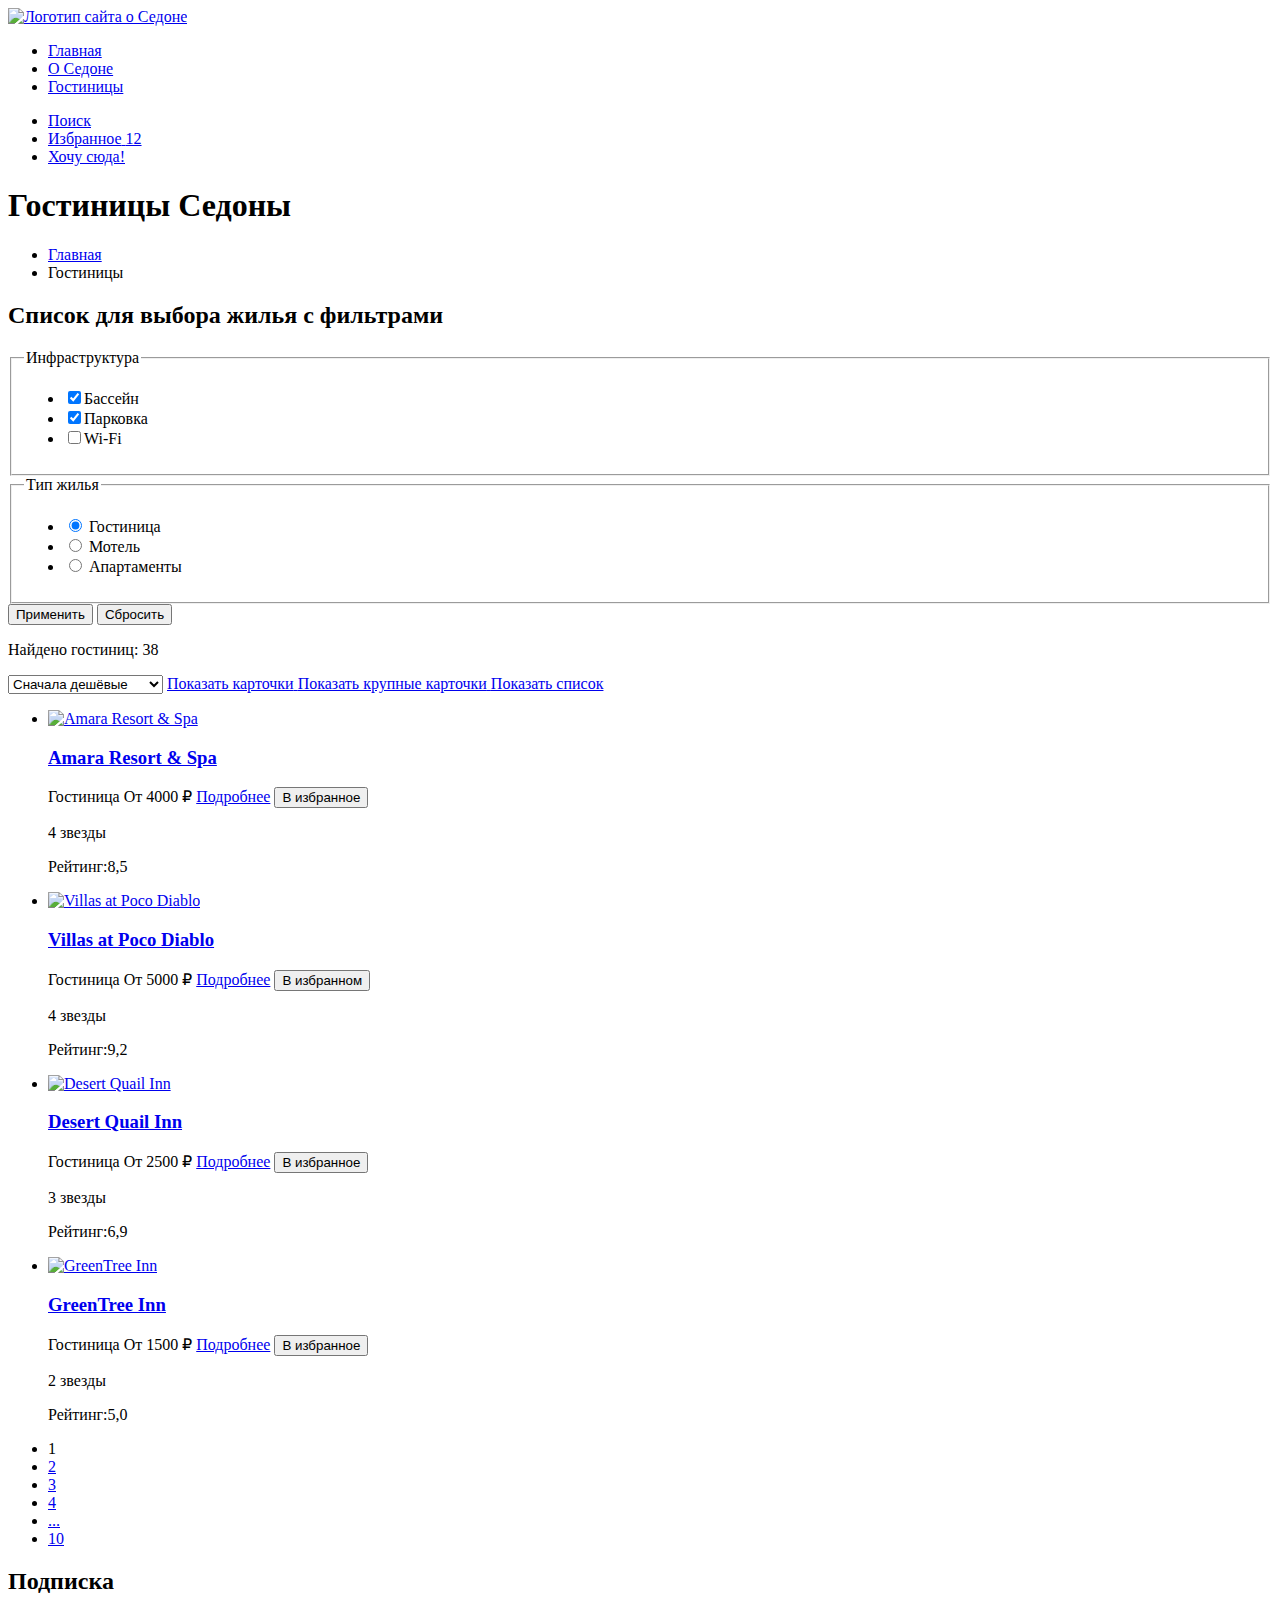
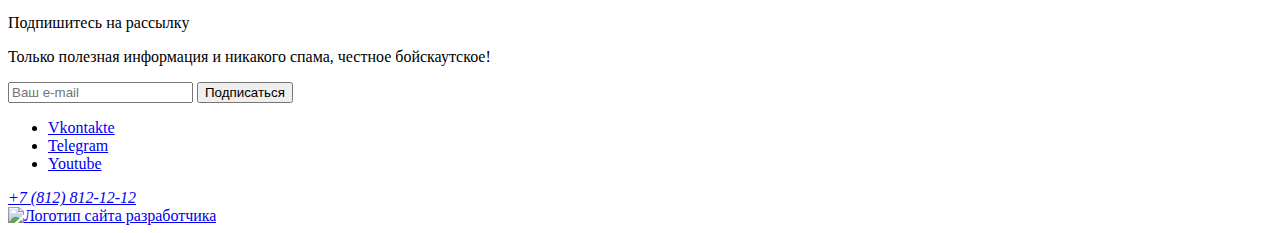
==== project/catalog.html @ e10a7375 "Merge pull request #3 from Rashkeeva/master" ====
<!DOCTYPE html>
<html lang="ru">

<head>
  <meta charset="utf-8">
  <title>Catalog</title>
</head>

<body>
  <header class="header-navigation">
    <nav>
      <a class="logo-header-navigation" href="#">
        <img class="logo-header" src="" alt="Логотип сайта о Седоне">
      </a>
      <ul class="navigation-list">
        <li class="navigation-item">
          <a class="navigation-link" href="main-page.html">Главная</a>
        </li>
        <li class="navigation-item">
          <a class="navigation-link" href="about-Sedona.html">О Седоне</a>
        </li>
        <li class="navigation-item">
          <a class="navigation-link navigation-link-current" href="hotels.html">Гостиницы</a>
        </li>
      </ul>
      <ul class="navigation-list navigaion-user">
        <li class="navigation-item">
          <a class="navigation-link" href="#">
            <span class="visually-hidden">Поиск</span>
          </a>
        </li>
        <li class="navigation-item">
          <a class="navigation-link" href="#">
            <span class="visually-hidden">Избранное</span>
            <span class="likes-number">12</span>
          </a>
        </li>
        <li class="navigation-item">
          <a class="navigation-link" href="#">Хочу сюда!</a>
        </li>
      </ul>
    </nav>
  </header>

  <main class="main-inner">
    <header class="inner-header">
      <h1 class="inner-header-title">Гостиницы Седоны</h1>
      <ul class="breadcrumbs">
        <li class="breadcrumbs-item">
          <a href="index.html" class="breadcrumbs-link" class="visually-hidden">Главная</a>
        </li>
        <li class="breadcrumbs-item">
          <a class="breadcrumbs-link">Гостиницы</a>
        </li>
      </ul>
    </header>
    <section class="catalog-hotels">
      <h2 class="visually-hidden">Список для выбора жилья с фильтрами</h2>
      <form class="catalog-filter" action="#" method="get">
        <fieldset class="catalog-filter-group">
          <legend class="catalog-filter-title">Инфраструктура</legend>
          <ul class="catalog-filter-list">
            <li class="catalog-filter-item">
              <label class="control">
                <input class="control-input" type="checkbox" name="Бассейн" checked>Бассейн
              </label>
            </li>
            <li class="catalog-filter-item">
              <label class="control">
                <input class="control-input" type="checkbox" name="Парковка" checked>Парковка
              </label>
            </li>
            <li class="catalog-filter-item">
              <label class="control">
                <input class="control-input" type="checkbox" name="Wi-Fi">Wi-Fi
              </label>
            </li>
          </ul>
        </fieldset>

        <fieldset class="catalog-filter-group">
          <legend class="catalog-filter-title">Тип жилья</legend>
          <ul class="catalog-filter-list">
            <li class="catalog-filter-item">
              <label class="control">
                <input type="radio" class="control-input" name="type-hotels" value="Гостиница" checked>
                Гостиница
              </label>
            </li>
            <li class="catalog-filter-item">
              <label class="control">
                <input type="radio" class="control-input" name="type-hotels" value="Мотель">
                Мотель
              </label>
            </li>
            <li class="catalog-filter-item">
              <label class="control">
                <input type="radio" class="control-input" name="type-hotels" value="Апартаменты">
                Апартаменты
              </label>
            </li>
          </ul>
        </fieldset>
        <!-- Тут еще вариатор стоимости с бегунком -->
        <button class="button-ok" type="submit">Применить</button>
        <button class="button-reset" type="reset">Сбросить</button>
      </form>
      <p class="results-search">Найдено гостиниц:
        <span class="results-number">38</span>
      </p>
      <select class="select-control" aria-label="Сортировка">
        <option value="popular">Сначала дешёвые</option>
        <option value="cheap">Сначала дорогие</option>
        <option value="expensive">Сначала популярные</option>
      </select>
      <a href="#" class="button button-checked">
        <span class="visually-hidden">Показать карточки</span>
      </a>
      <a href="#" class="button">
        <span class="visually-hidden">Показать крупные карточки</span>
      </a>
      <a href="#" class="button">
        <span class="visually-hidden">Показать список</span>
      </a>

      <ul class="product-list">
        <li class="product-card">
          <a class="product-card-link" href="product.html">
            <img class="product-card-image" src="" alt="Amara Resort & Spa">
            <h3 class="product-card-title">Amara Resort & Spa</h3>
          </a>
          <span class="product-card-type">Гостиница</span>
          <span class="product-card-type">От 4000 ₽</span>
          <a class="product-card-button button" href="#">Подробнее</a>
          <button class="product-card-button-like" type="submit">В избранное</button>
          <!-- Вопрос по кнопке -->
          <p class="product-card-rating-stars">
            <span class="visually-hidden">4 звезды</span>
          </p>
          <p class="product-card-rating">Рейтинг:8,5</p>
        </li>
        <li class="product-card">
          <a class="product-card-link" href="product.html">
            <img class="product-card-image" src="" alt="Villas at Poco Diablo">
            <h3 class="product-card-title">Villas at Poco Diablo</h3>
          </a>
          <span class="product-card-type">Гостиница</span>
          <span class="product-card-type">От 5000 ₽</span>
          <a class="product-card-button button" href="#">Подробнее</a>
          <button class="product-card-button-like" type="submit">В избранном</button>
          <!-- Вопрос по кнопке -->
          <p class="product-card-rating-stars">
            <span class="visually-hidden">4 звезды</span>
          </p>
          <p class="product-card-rating">Рейтинг:9,2</p>
        </li>
        <li class="product-card">
          <a class="product-card-link" href="product.html">
            <img class="product-card-image" src="" alt="Desert Quail Inn">
            <h3 class="product-card-title">Desert Quail Inn</h3>
          </a>
          <span class="product-card-type">Гостиница</span>
          <span class="product-card-type">От 2500 ₽</span>
          <a class="product-card-button button" href="#">Подробнее</a>
          <button class="product-card-button-like" type="submit">В избранное</button>
          <!-- Вопрос по кнопке -->
          <p class="product-card-rating-stars">
            <span class="visually-hidden">3 звезды</span>
          </p>
          <p class="product-card-rating">Рейтинг:6,9</p>
        </li>
        <li class="product-card">
          <a class="product-card-link" href="product.html">
            <img class="product-card-image" src="" alt="GreenTree Inn">
            <h3 class="product-card-title">GreenTree Inn</h3>
          </a>
          <span class="product-card-type">Гостиница</span>
          <span class="product-card-type">От 1500 ₽</span>
          <a class="product-card-button button" href="#">Подробнее</a>
          <button class="product-card-button-like" type="submit">В избранное</button>
          <!-- Вопрос по кнопке -->
          <p class="product-card-rating-stars">
            <span class="visually-hidden">2 звезды</span>
          </p>
          <p class="product-card-rating">Рейтинг:5,0</p>
        </li>
    </section>
    <ul class="pagination">
      <li class="pagination-item">
        <a class="pagination-link pagination-current">1</a>
      </li>
      <li class="pagination-item">
        <a class="pagination-link" href="#">2</a>
      </li>
      <li class="pagination-item">
        <a class="pagination-link" href="#">3</a>
      </li>
      <li class="pagination-item">
        <a class="pagination-link" href="#">4</a>
      </li>
      <li class="pagination-item">
        <!-- вопрос по кнопке раскрытия между страницами -->
        <a class="pagination-link show-more" href="#">...</a>
      </li>

      <li class="pagination-item">
        <a class="pagination-link" href="#">10</a>
      </li>

  </main>

  <footer class="page-footer">
    <section class="subscribe">
      <h2 class="visually-hidden">Подписка</h2>
      <form action="#" class="subscribe-us" method="post">
        <p class="subscrube-follow">
          <label class="form-label" for="subscribe-email">Подпишитесь на рассылку</label>
        </p>
        <p class="subscribe-text">Только полезная информация и никакого спама, честное бойскаутское!</p>
        <input type="email" id="subscribe-email" placeholder="Ваш e-mail">
        <button class="button" type="submit">Подписаться</button>
      </form>
    </section>
    <section class="contacts">
      <ul class="socials-list">
        <li class="social-item">
            <a href="https://vk.com/htmlacademy" class="socials"><span class="visually-hidden">Vkontakte</span></a>
        </li>
        <li class="social-item">
            <a href="https://t.me/htmlacademy" class="socials"><span class="visually-hidden">Telegram</span></a>
        </li>
        <li class="social-item">
            <a href="https://www.youtube.com/user/htmlacademyru" class="socials"><span class="visually-hidden">Youtube</span></a>
        </li>
      </ul>
    </section>
    <address class="contacts-number">
      <a class="contacts-phone" href="tel:+78128121212">+7 (812) 812-12-12</a>
    </address>
    <a class="contacts-logo" href="https://htmlacademy.ru/">
      <img class="logo-contacts" src="" alt="Логотип сайта разработчика">
    </a>
  </footer>

</body>

</html>
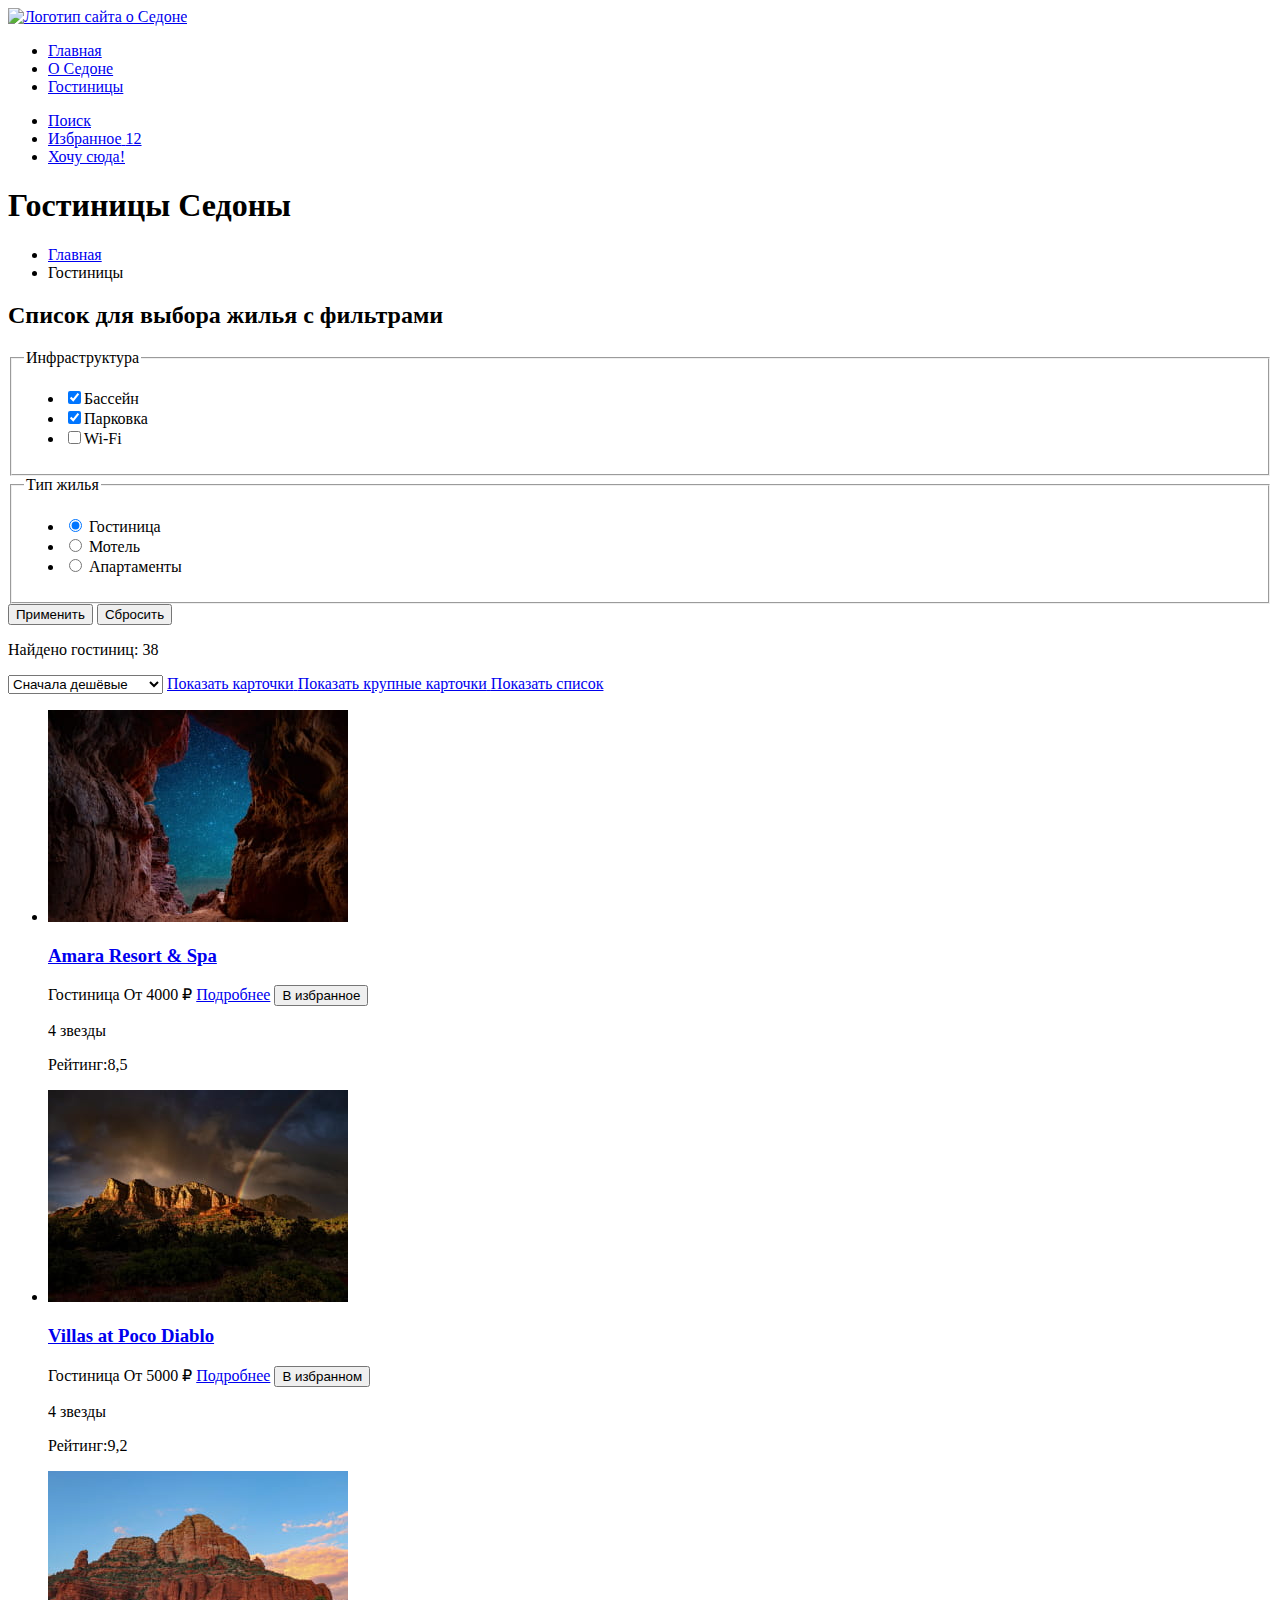
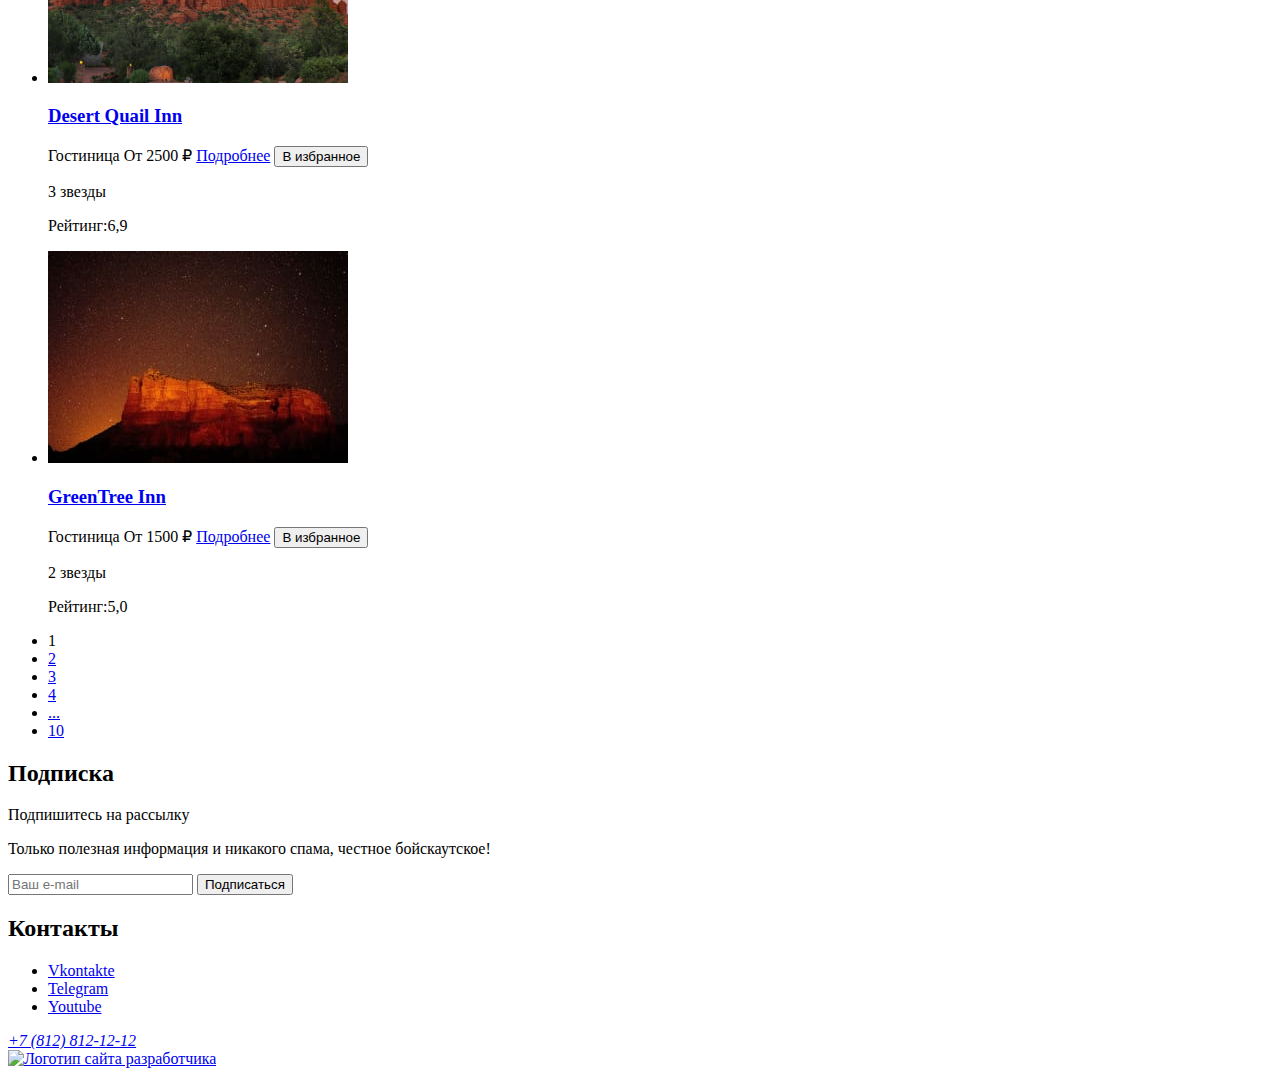
==== commit 117f9bb2: "images" ====
--- a/project/catalog.html
+++ b/project/catalog.html
@@ -47,7 +47,7 @@
       <h1 class="inner-header-title">Гостиницы Седоны</h1>
       <ul class="breadcrumbs">
         <li class="breadcrumbs-item">
-          <a href="index.html" class="breadcrumbs-link" class="visually-hidden">Главная</a>
+          <a href="index.html" class="breadcrumbs-link visually-hidden">Главная</a>
         </li>
         <li class="breadcrumbs-item">
           <a class="breadcrumbs-link">Гостиницы</a>
@@ -126,7 +126,7 @@
       <ul class="product-list">
         <li class="product-card">
           <a class="product-card-link" href="product.html">
-            <img class="product-card-image" src="" alt="Amara Resort & Spa">
+            <img class="product-card-image" src="images/hotels/hotel-1.jpg" alt="Amara Resort & Spa" weight="300" height="212">
             <h3 class="product-card-title">Amara Resort & Spa</h3>
           </a>
           <span class="product-card-type">Гостиница</span>
@@ -141,7 +141,7 @@
         </li>
         <li class="product-card">
           <a class="product-card-link" href="product.html">
-            <img class="product-card-image" src="" alt="Villas at Poco Diablo">
+            <img class="product-card-image" src="images/hotels/hotel-2.jpg" alt="Villas at Poco Diablo" weight="300" height="212">
             <h3 class="product-card-title">Villas at Poco Diablo</h3>
           </a>
           <span class="product-card-type">Гостиница</span>
@@ -156,7 +156,7 @@
         </li>
         <li class="product-card">
           <a class="product-card-link" href="product.html">
-            <img class="product-card-image" src="" alt="Desert Quail Inn">
+            <img class="product-card-image" src="images/hotels/hotel-3.jpg" alt="Desert Quail Inn" weight="300" height="212">
             <h3 class="product-card-title">Desert Quail Inn</h3>
           </a>
           <span class="product-card-type">Гостиница</span>
@@ -171,7 +171,7 @@
         </li>
         <li class="product-card">
           <a class="product-card-link" href="product.html">
-            <img class="product-card-image" src="" alt="GreenTree Inn">
+            <img class="product-card-image" src="images/hotels/hotel-4.jpg" alt="GreenTree Inn" weight="300" height="212">
             <h3 class="product-card-title">GreenTree Inn</h3>
           </a>
           <span class="product-card-type">Гостиница</span>
@@ -184,6 +184,7 @@
           </p>
           <p class="product-card-rating">Рейтинг:5,0</p>
         </li>
+      </ul>
     </section>
     <ul class="pagination">
       <li class="pagination-item">
@@ -206,6 +207,8 @@
       <li class="pagination-item">
         <a class="pagination-link" href="#">10</a>
       </li>
+
+    </ul>
 
   </main>
 
@@ -222,15 +225,17 @@
       </form>
     </section>
     <section class="contacts">
+      <h2 class="visually-hidden">Контакты</h2>
       <ul class="socials-list">
         <li class="social-item">
-            <a href="https://vk.com/htmlacademy" class="socials"><span class="visually-hidden">Vkontakte</span></a>
+          <a href="https://vk.com/htmlacademy" class="socials"><span class="visually-hidden">Vkontakte</span></a>
         </li>
         <li class="social-item">
-            <a href="https://t.me/htmlacademy" class="socials"><span class="visually-hidden">Telegram</span></a>
+          <a href="https://t.me/htmlacademy" class="socials"><span class="visually-hidden">Telegram</span></a>
         </li>
         <li class="social-item">
-            <a href="https://www.youtube.com/user/htmlacademyru" class="socials"><span class="visually-hidden">Youtube</span></a>
+          <a href="https://www.youtube.com/user/htmlacademyru" class="socials"><span
+              class="visually-hidden">Youtube</span></a>
         </li>
       </ul>
     </section>
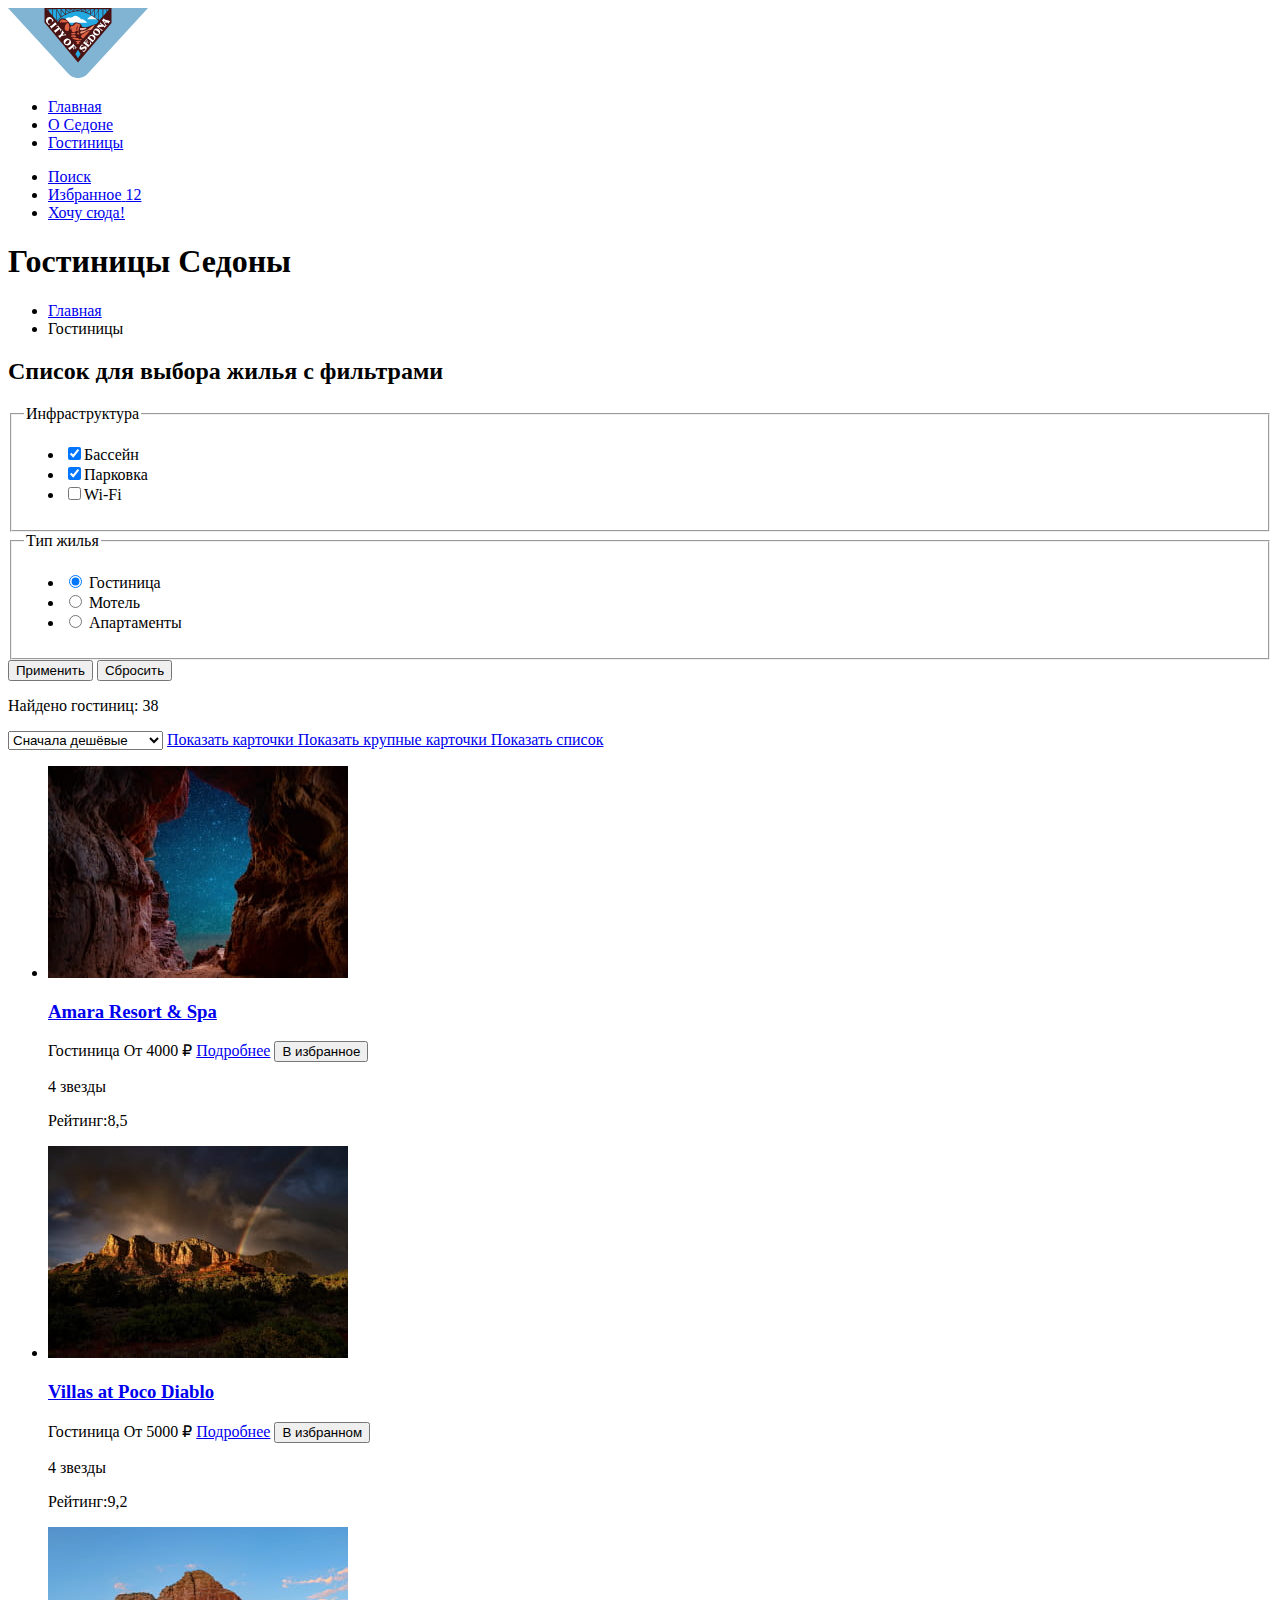
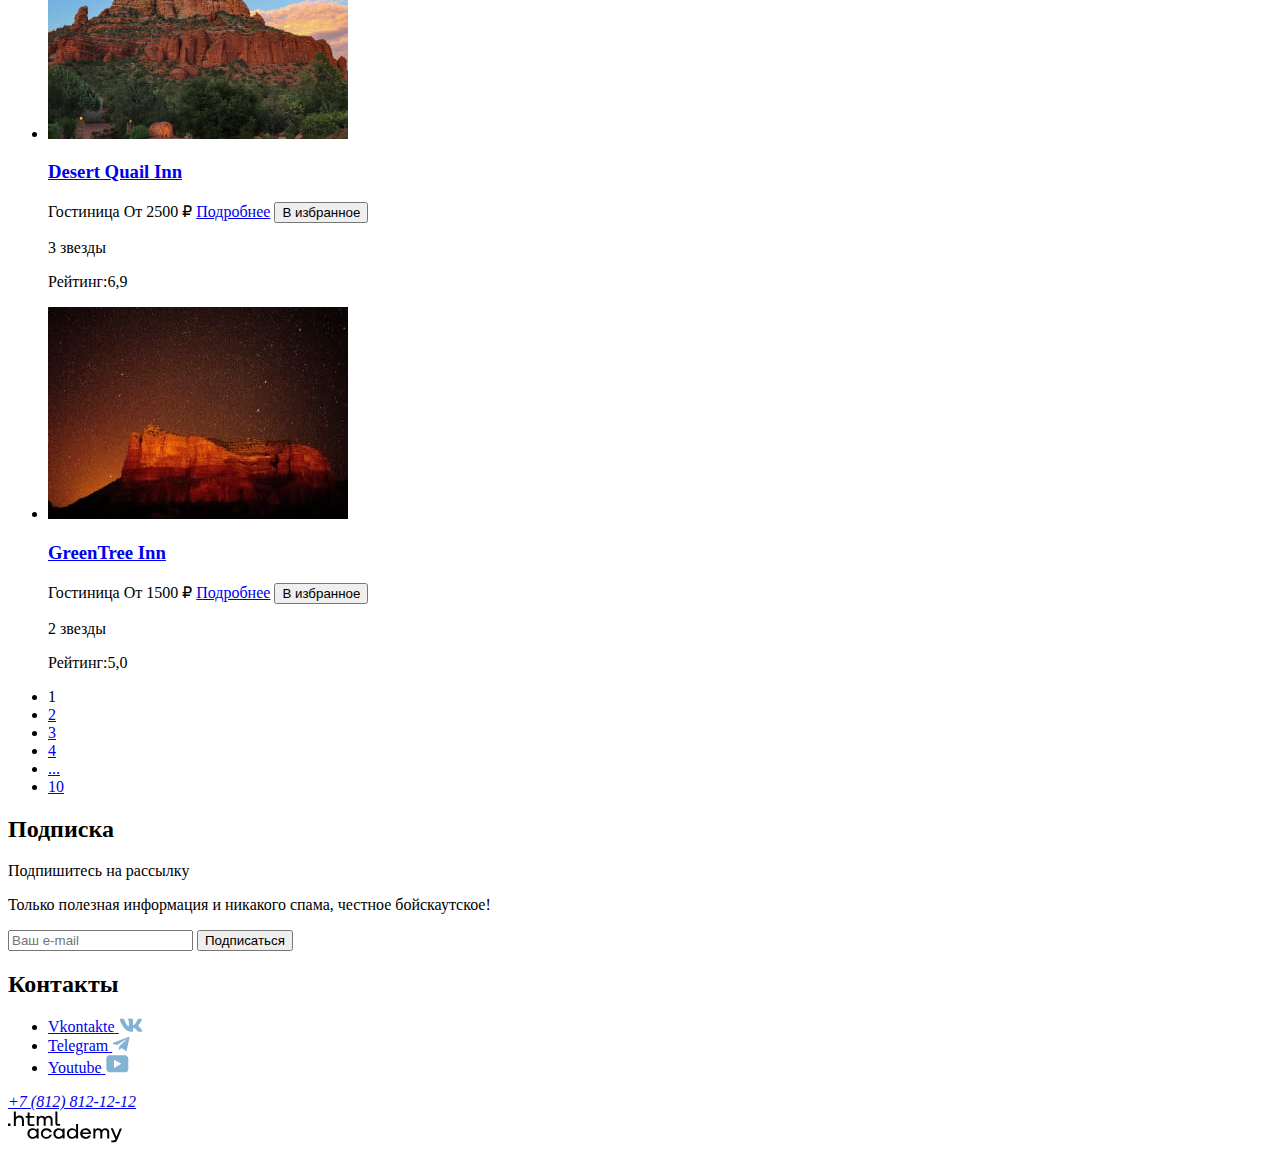
==== commit f06f2156: "Графика" ====
--- a/project/catalog.html
+++ b/project/catalog.html
@@ -7,245 +7,261 @@
 </head>
 
 <body>
-  <header class="header-navigation">
-    <nav>
-      <a class="logo-header-navigation" href="#">
-        <img class="logo-header" src="" alt="Логотип сайта о Седоне">
+  <div class="page-container">
+    <header class="header-navigation">
+      <nav>
+        <a class="logo-header-navigation" href="index.html">
+          <img class="logo-header" src="images/logo.svg" alt="Логотип сайта о Седоне" width="140" height="70">
+        </a>
+        <ul class="navigation-list">
+          <li class="navigation-item">
+            <a class="navigation-link" href="index.html">Главная</a>
+          </li>
+          <li class="navigation-item">
+            <a class="navigation-link" href="index.html">О Седоне</a>
+            <!-- как поставить ссылку на определенный раздел главной страницы -->
+          </li>
+          <li class="navigation-item">
+            <a class="navigation-link navigation-link-current" href="#">Гостиницы</a>
+          </li>
+        </ul>
+        <ul class="navigation-list navigaion-user">
+          <li class="navigation-item">
+            <a class="navigation-link" href="#">
+              <span class="visually-hidden">Поиск</span>
+            </a>
+          </li>
+          <li class="navigation-item">
+            <a class="navigation-link" href="#">
+              <span class="visually-hidden">Избранное</span>
+              <span class="likes-number">12</span>
+            </a>
+          </li>
+          <li class="navigation-item">
+            <a class="navigation-link" href="#">Хочу сюда!</a>
+          </li>
+        </ul>
+      </nav>
+    </header>
+
+    <main class="main-inner">
+      <header class="inner-header">
+        <h1 class="inner-header-title">Гостиницы Седоны</h1>
+        <ul class="breadcrumbs">
+          <li class="breadcrumbs-item">
+            <a href="index.html" class="breadcrumbs-link visually-hidden">Главная</a>
+          </li>
+          <li class="breadcrumbs-item">
+            <a class="breadcrumbs-link">Гостиницы</a>
+          </li>
+        </ul>
+      </header>
+      <section class="catalog-hotels">
+        <h2 class="visually-hidden">Список для выбора жилья с фильтрами</h2>
+        <form class="catalog-filter" action="#" method="get">
+          <fieldset class="catalog-filter-group">
+            <legend class="catalog-filter-title">Инфраструктура</legend>
+            <ul class="catalog-filter-list">
+              <li class="catalog-filter-item">
+                <label class="control">
+                  <input class="control-input" type="checkbox" name="Бассейн" checked>Бассейн
+                </label>
+              </li>
+              <li class="catalog-filter-item">
+                <label class="control">
+                  <input class="control-input" type="checkbox" name="Парковка" checked>Парковка
+                </label>
+              </li>
+              <li class="catalog-filter-item">
+                <label class="control">
+                  <input class="control-input" type="checkbox" name="Wi-Fi">Wi-Fi
+                </label>
+              </li>
+            </ul>
+          </fieldset>
+
+          <fieldset class="catalog-filter-group">
+            <legend class="catalog-filter-title">Тип жилья</legend>
+            <ul class="catalog-filter-list">
+              <li class="catalog-filter-item">
+                <label class="control">
+                  <input type="radio" class="control-input" name="type-hotels" value="Гостиница" checked>
+                  Гостиница
+                </label>
+              </li>
+              <li class="catalog-filter-item">
+                <label class="control">
+                  <input type="radio" class="control-input" name="type-hotels" value="Мотель">
+                  Мотель
+                </label>
+              </li>
+              <li class="catalog-filter-item">
+                <label class="control">
+                  <input type="radio" class="control-input" name="type-hotels" value="Апартаменты">
+                  Апартаменты
+                </label>
+              </li>
+            </ul>
+          </fieldset>
+          <!-- Тут еще вариатор стоимости с бегунком -->
+          <button class="button-ok" type="submit">Применить</button>
+          <button class="button-reset" type="reset">Сбросить</button>
+        </form>
+        <p class="results-search">Найдено гостиниц:
+          <span class="results-number">38</span>
+        </p>
+        <select class="select-control" aria-label="Сортировка">
+          <option value="popular">Сначала дешёвые</option>
+          <option value="cheap">Сначала дорогие</option>
+          <option value="expensive">Сначала популярные</option>
+        </select>
+        <a href="#" class="button button-checked">
+          <span class="visually-hidden">Показать карточки</span>
+        </a>
+        <a href="#" class="button">
+          <span class="visually-hidden">Показать крупные карточки</span>
+        </a>
+        <a href="#" class="button">
+          <span class="visually-hidden">Показать список</span>
+        </a>
+
+        <ul class="product-list">
+          <li class="product-card">
+            <a class="product-card-link" href="product.html">
+              <img class="product-card-image" src="images/hotels/hotel-1.jpg" alt="Amara Resort & Spa" weight="300"
+                height="212">
+              <h3 class="product-card-title">Amara Resort & Spa</h3>
+            </a>
+            <span class="product-card-type">Гостиница</span>
+            <span class="product-card-type">От 4000 ₽</span>
+            <a class="product-card-button button" href="#">Подробнее</a>
+            <button class="product-card-button-like" type="submit">В избранное</button>
+            <!-- Вопрос по кнопке -->
+            <p class="product-card-rating-stars">
+              <span class="visually-hidden">4 звезды</span>
+            </p>
+            <p class="product-card-rating">Рейтинг:8,5</p>
+          </li>
+          <li class="product-card">
+            <a class="product-card-link" href="product.html">
+              <img class="product-card-image" src="images/hotels/hotel-2.jpg" alt="Villas at Poco Diablo" weight="300"
+                height="212">
+              <h3 class="product-card-title">Villas at Poco Diablo</h3>
+            </a>
+            <span class="product-card-type">Гостиница</span>
+            <span class="product-card-type">От 5000 ₽</span>
+            <a class="product-card-button button" href="#">Подробнее</a>
+            <button class="product-card-button-like" type="submit">В избранном</button>
+            <!-- Вопрос по кнопке -->
+            <p class="product-card-rating-stars">
+              <span class="visually-hidden">4 звезды</span>
+            </p>
+            <p class="product-card-rating">Рейтинг:9,2</p>
+          </li>
+          <li class="product-card">
+            <a class="product-card-link" href="product.html">
+              <img class="product-card-image" src="images/hotels/hotel-3.jpg" alt="Desert Quail Inn" weight="300"
+                height="212">
+              <h3 class="product-card-title">Desert Quail Inn</h3>
+            </a>
+            <span class="product-card-type">Гостиница</span>
+            <span class="product-card-type">От 2500 ₽</span>
+            <a class="product-card-button button" href="#">Подробнее</a>
+            <button class="product-card-button-like" type="submit">В избранное</button>
+            <!-- Вопрос по кнопке -->
+            <p class="product-card-rating-stars">
+              <span class="visually-hidden">3 звезды</span>
+            </p>
+            <p class="product-card-rating">Рейтинг:6,9</p>
+          </li>
+          <li class="product-card">
+            <a class="product-card-link" href="product.html">
+              <img class="product-card-image" src="images/hotels/hotel-4.jpg" alt="GreenTree Inn" weight="300"
+                height="212">
+              <h3 class="product-card-title">GreenTree Inn</h3>
+            </a>
+            <span class="product-card-type">Гостиница</span>
+            <span class="product-card-type">От 1500 ₽</span>
+            <a class="product-card-button button" href="#">Подробнее</a>
+            <button class="product-card-button-like" type="submit">В избранное</button>
+            <!-- Вопрос по кнопке -->
+            <p class="product-card-rating-stars">
+              <span class="visually-hidden">2 звезды</span>
+            </p>
+            <p class="product-card-rating">Рейтинг:5,0</p>
+          </li>
+        </ul>
+      </section>
+      <ul class="pagination">
+        <li class="pagination-item">
+          <a class="pagination-link pagination-current">1</a>
+        </li>
+        <li class="pagination-item">
+          <a class="pagination-link" href="#">2</a>
+        </li>
+        <li class="pagination-item">
+          <a class="pagination-link" href="#">3</a>
+        </li>
+        <li class="pagination-item">
+          <a class="pagination-link" href="#">4</a>
+        </li>
+        <li class="pagination-item">
+          <!-- вопрос по кнопке раскрытия между страницами -->
+          <a class="pagination-link show-more" href="#">...</a>
+        </li>
+
+        <li class="pagination-item">
+          <a class="pagination-link" href="#">10</a>
+        </li>
+
+      </ul>
+
+    </main>
+
+    <footer class="page-footer">
+      <section class="subscribe">
+        <h2 class="visually-hidden">Подписка</h2>
+        <form action="#" class="subscribe-us" method="post">
+          <p class="subscrube-follow">
+            <label class="form-label" for="subscribe-email">Подпишитесь на рассылку</label>
+          </p>
+          <p class="subscribe-text">Только полезная информация и никакого спама, честное бойскаутское!</p>
+          <input type="email" id="subscribe-email" placeholder="Ваш e-mail">
+          <button class="button" type="submit">Подписаться</button>
+        </form>
+      </section>
+      <section class="contacts">
+        <h2 class="visually-hidden">Контакты</h2>
+        <ul class="socials-list">
+          <li class="social-item">
+            <a href="https://vk.com/htmlacademy" class="socials">
+              <span class="visually-hidden">Vkontakte</span>
+              <img class="socials" src="images/socials/Vector.svg" alt="Вконтакте" width="24" height="14">
+            </a>
+          </li>
+          <li class="social-item">
+            <a href="https://t.me/htmlacademy" class="socials">
+              <span class="visually-hidden">Telegram</span>
+              <img src="images/socials/Vector-1.svg" alt="Телеграм" class="socials" width="18" height="15,1">
+            </a>
+          </li>
+          <li class="social-item">
+            <a href="https://www.youtube.com/user/htmlacademyru" class="socials">
+              <span class="visually-hidden">Youtube</span>
+              <img class="socials" src="images/socials/Vector-2.svg">
+            </a>
+          </li>
+        </ul>
+      </section>
+      <address class="contacts-number">
+        <a class="contacts-phone" href="tel:+78128121212">+7 (812) 812-12-12</a>
+      </address>
+      <a class="contacts-logo" href="https://htmlacademy.ru/">
+        <img class="logo-contacts" src="images/HTML Academy.svg" alt="Логотип сайта разработчика" width="114,9"
+          height="32,9">
       </a>
-      <ul class="navigation-list">
-        <li class="navigation-item">
-          <a class="navigation-link" href="main-page.html">Главная</a>
-        </li>
-        <li class="navigation-item">
-          <a class="navigation-link" href="about-Sedona.html">О Седоне</a>
-        </li>
-        <li class="navigation-item">
-          <a class="navigation-link navigation-link-current" href="hotels.html">Гостиницы</a>
-        </li>
-      </ul>
-      <ul class="navigation-list navigaion-user">
-        <li class="navigation-item">
-          <a class="navigation-link" href="#">
-            <span class="visually-hidden">Поиск</span>
-          </a>
-        </li>
-        <li class="navigation-item">
-          <a class="navigation-link" href="#">
-            <span class="visually-hidden">Избранное</span>
-            <span class="likes-number">12</span>
-          </a>
-        </li>
-        <li class="navigation-item">
-          <a class="navigation-link" href="#">Хочу сюда!</a>
-        </li>
-      </ul>
-    </nav>
-  </header>
-
-  <main class="main-inner">
-    <header class="inner-header">
-      <h1 class="inner-header-title">Гостиницы Седоны</h1>
-      <ul class="breadcrumbs">
-        <li class="breadcrumbs-item">
-          <a href="index.html" class="breadcrumbs-link visually-hidden">Главная</a>
-        </li>
-        <li class="breadcrumbs-item">
-          <a class="breadcrumbs-link">Гостиницы</a>
-        </li>
-      </ul>
-    </header>
-    <section class="catalog-hotels">
-      <h2 class="visually-hidden">Список для выбора жилья с фильтрами</h2>
-      <form class="catalog-filter" action="#" method="get">
-        <fieldset class="catalog-filter-group">
-          <legend class="catalog-filter-title">Инфраструктура</legend>
-          <ul class="catalog-filter-list">
-            <li class="catalog-filter-item">
-              <label class="control">
-                <input class="control-input" type="checkbox" name="Бассейн" checked>Бассейн
-              </label>
-            </li>
-            <li class="catalog-filter-item">
-              <label class="control">
-                <input class="control-input" type="checkbox" name="Парковка" checked>Парковка
-              </label>
-            </li>
-            <li class="catalog-filter-item">
-              <label class="control">
-                <input class="control-input" type="checkbox" name="Wi-Fi">Wi-Fi
-              </label>
-            </li>
-          </ul>
-        </fieldset>
-
-        <fieldset class="catalog-filter-group">
-          <legend class="catalog-filter-title">Тип жилья</legend>
-          <ul class="catalog-filter-list">
-            <li class="catalog-filter-item">
-              <label class="control">
-                <input type="radio" class="control-input" name="type-hotels" value="Гостиница" checked>
-                Гостиница
-              </label>
-            </li>
-            <li class="catalog-filter-item">
-              <label class="control">
-                <input type="radio" class="control-input" name="type-hotels" value="Мотель">
-                Мотель
-              </label>
-            </li>
-            <li class="catalog-filter-item">
-              <label class="control">
-                <input type="radio" class="control-input" name="type-hotels" value="Апартаменты">
-                Апартаменты
-              </label>
-            </li>
-          </ul>
-        </fieldset>
-        <!-- Тут еще вариатор стоимости с бегунком -->
-        <button class="button-ok" type="submit">Применить</button>
-        <button class="button-reset" type="reset">Сбросить</button>
-      </form>
-      <p class="results-search">Найдено гостиниц:
-        <span class="results-number">38</span>
-      </p>
-      <select class="select-control" aria-label="Сортировка">
-        <option value="popular">Сначала дешёвые</option>
-        <option value="cheap">Сначала дорогие</option>
-        <option value="expensive">Сначала популярные</option>
-      </select>
-      <a href="#" class="button button-checked">
-        <span class="visually-hidden">Показать карточки</span>
-      </a>
-      <a href="#" class="button">
-        <span class="visually-hidden">Показать крупные карточки</span>
-      </a>
-      <a href="#" class="button">
-        <span class="visually-hidden">Показать список</span>
-      </a>
-
-      <ul class="product-list">
-        <li class="product-card">
-          <a class="product-card-link" href="product.html">
-            <img class="product-card-image" src="images/hotels/hotel-1.jpg" alt="Amara Resort & Spa" weight="300" height="212">
-            <h3 class="product-card-title">Amara Resort & Spa</h3>
-          </a>
-          <span class="product-card-type">Гостиница</span>
-          <span class="product-card-type">От 4000 ₽</span>
-          <a class="product-card-button button" href="#">Подробнее</a>
-          <button class="product-card-button-like" type="submit">В избранное</button>
-          <!-- Вопрос по кнопке -->
-          <p class="product-card-rating-stars">
-            <span class="visually-hidden">4 звезды</span>
-          </p>
-          <p class="product-card-rating">Рейтинг:8,5</p>
-        </li>
-        <li class="product-card">
-          <a class="product-card-link" href="product.html">
-            <img class="product-card-image" src="images/hotels/hotel-2.jpg" alt="Villas at Poco Diablo" weight="300" height="212">
-            <h3 class="product-card-title">Villas at Poco Diablo</h3>
-          </a>
-          <span class="product-card-type">Гостиница</span>
-          <span class="product-card-type">От 5000 ₽</span>
-          <a class="product-card-button button" href="#">Подробнее</a>
-          <button class="product-card-button-like" type="submit">В избранном</button>
-          <!-- Вопрос по кнопке -->
-          <p class="product-card-rating-stars">
-            <span class="visually-hidden">4 звезды</span>
-          </p>
-          <p class="product-card-rating">Рейтинг:9,2</p>
-        </li>
-        <li class="product-card">
-          <a class="product-card-link" href="product.html">
-            <img class="product-card-image" src="images/hotels/hotel-3.jpg" alt="Desert Quail Inn" weight="300" height="212">
-            <h3 class="product-card-title">Desert Quail Inn</h3>
-          </a>
-          <span class="product-card-type">Гостиница</span>
-          <span class="product-card-type">От 2500 ₽</span>
-          <a class="product-card-button button" href="#">Подробнее</a>
-          <button class="product-card-button-like" type="submit">В избранное</button>
-          <!-- Вопрос по кнопке -->
-          <p class="product-card-rating-stars">
-            <span class="visually-hidden">3 звезды</span>
-          </p>
-          <p class="product-card-rating">Рейтинг:6,9</p>
-        </li>
-        <li class="product-card">
-          <a class="product-card-link" href="product.html">
-            <img class="product-card-image" src="images/hotels/hotel-4.jpg" alt="GreenTree Inn" weight="300" height="212">
-            <h3 class="product-card-title">GreenTree Inn</h3>
-          </a>
-          <span class="product-card-type">Гостиница</span>
-          <span class="product-card-type">От 1500 ₽</span>
-          <a class="product-card-button button" href="#">Подробнее</a>
-          <button class="product-card-button-like" type="submit">В избранное</button>
-          <!-- Вопрос по кнопке -->
-          <p class="product-card-rating-stars">
-            <span class="visually-hidden">2 звезды</span>
-          </p>
-          <p class="product-card-rating">Рейтинг:5,0</p>
-        </li>
-      </ul>
-    </section>
-    <ul class="pagination">
-      <li class="pagination-item">
-        <a class="pagination-link pagination-current">1</a>
-      </li>
-      <li class="pagination-item">
-        <a class="pagination-link" href="#">2</a>
-      </li>
-      <li class="pagination-item">
-        <a class="pagination-link" href="#">3</a>
-      </li>
-      <li class="pagination-item">
-        <a class="pagination-link" href="#">4</a>
-      </li>
-      <li class="pagination-item">
-        <!-- вопрос по кнопке раскрытия между страницами -->
-        <a class="pagination-link show-more" href="#">...</a>
-      </li>
-
-      <li class="pagination-item">
-        <a class="pagination-link" href="#">10</a>
-      </li>
-
-    </ul>
-
-  </main>
-
-  <footer class="page-footer">
-    <section class="subscribe">
-      <h2 class="visually-hidden">Подписка</h2>
-      <form action="#" class="subscribe-us" method="post">
-        <p class="subscrube-follow">
-          <label class="form-label" for="subscribe-email">Подпишитесь на рассылку</label>
-        </p>
-        <p class="subscribe-text">Только полезная информация и никакого спама, честное бойскаутское!</p>
-        <input type="email" id="subscribe-email" placeholder="Ваш e-mail">
-        <button class="button" type="submit">Подписаться</button>
-      </form>
-    </section>
-    <section class="contacts">
-      <h2 class="visually-hidden">Контакты</h2>
-      <ul class="socials-list">
-        <li class="social-item">
-          <a href="https://vk.com/htmlacademy" class="socials"><span class="visually-hidden">Vkontakte</span></a>
-        </li>
-        <li class="social-item">
-          <a href="https://t.me/htmlacademy" class="socials"><span class="visually-hidden">Telegram</span></a>
-        </li>
-        <li class="social-item">
-          <a href="https://www.youtube.com/user/htmlacademyru" class="socials"><span
-              class="visually-hidden">Youtube</span></a>
-        </li>
-      </ul>
-    </section>
-    <address class="contacts-number">
-      <a class="contacts-phone" href="tel:+78128121212">+7 (812) 812-12-12</a>
-    </address>
-    <a class="contacts-logo" href="https://htmlacademy.ru/">
-      <img class="logo-contacts" src="" alt="Логотип сайта разработчика">
-    </a>
-  </footer>
+    </footer>
+  </div>
 
 </body>
 
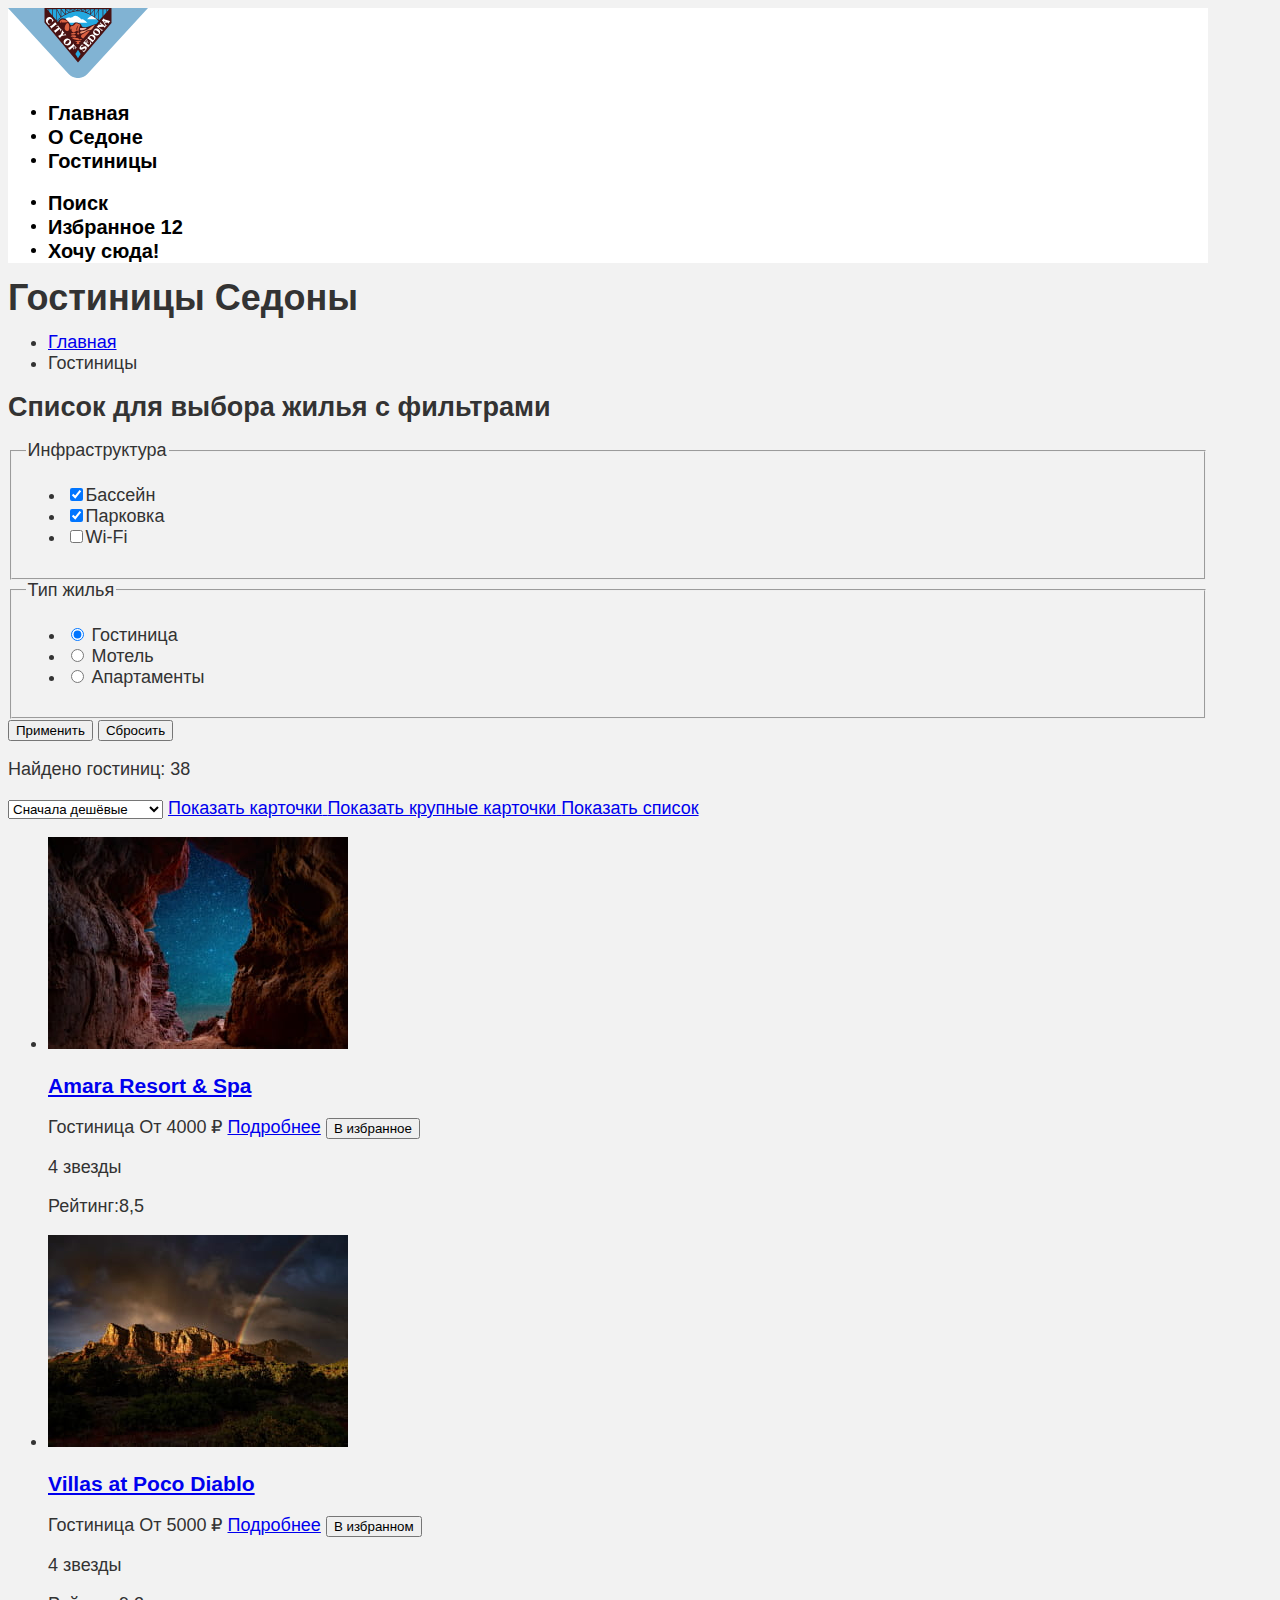
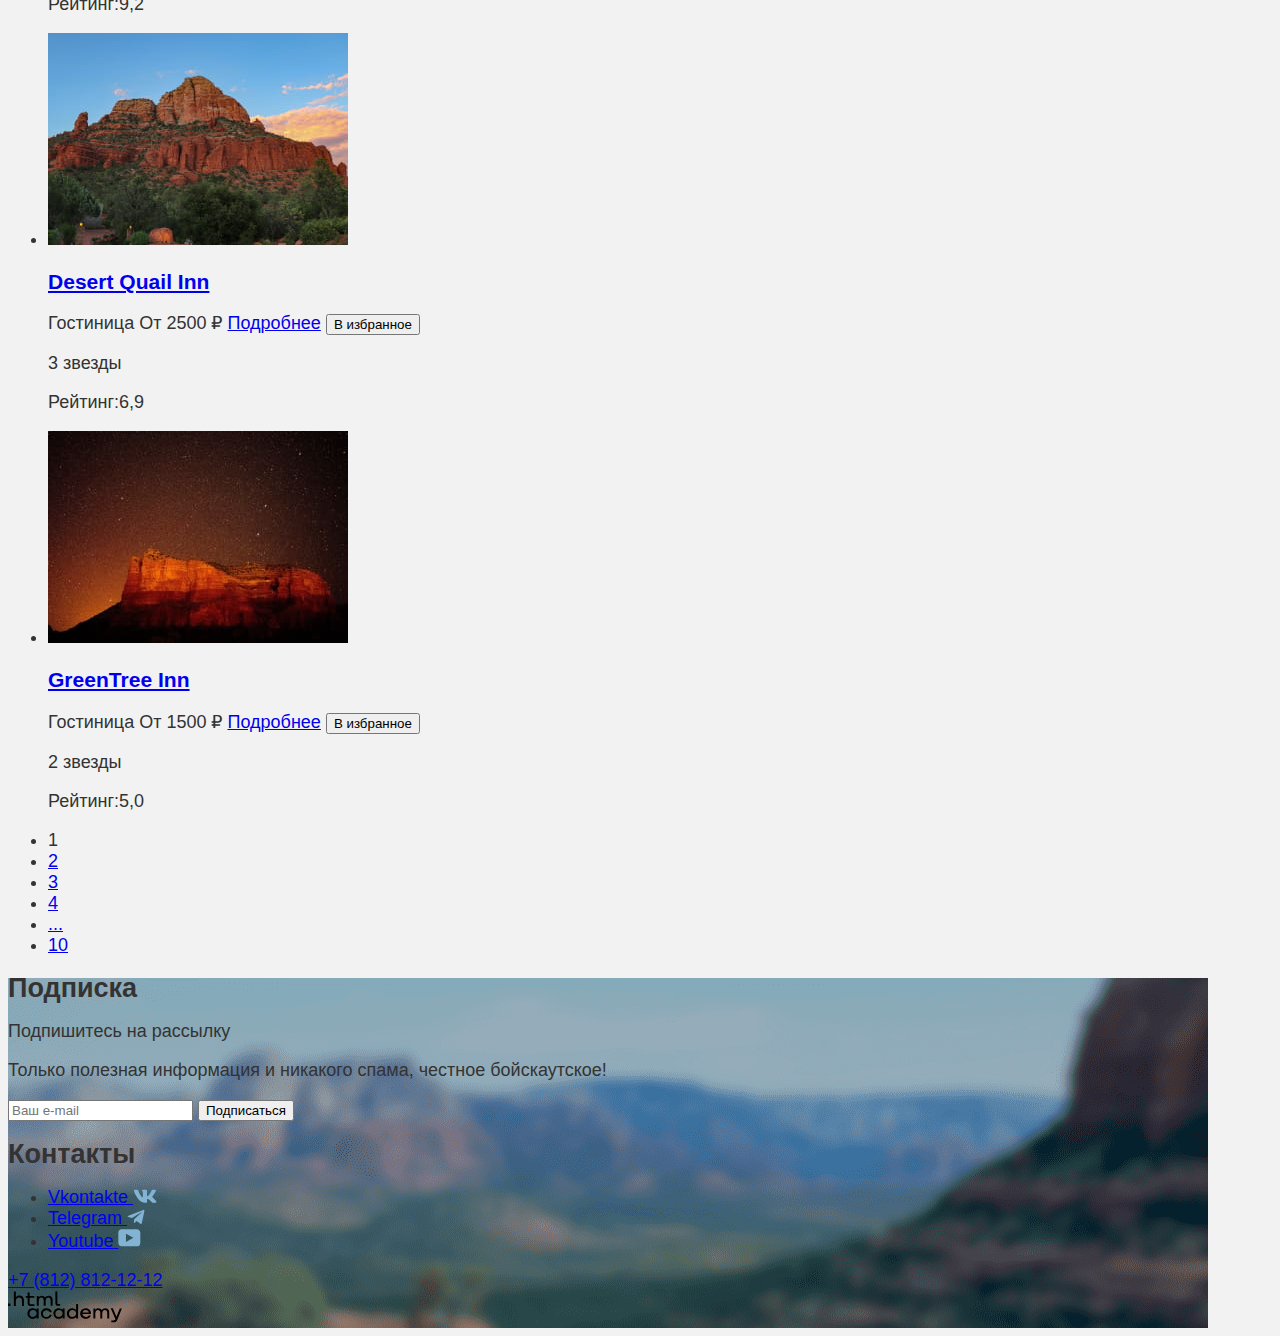
==== commit f3b3ef5a: "стилизация 1" ====
--- a/project/catalog.html
+++ b/project/catalog.html
@@ -4,6 +4,7 @@
 <head>
   <meta charset="utf-8">
   <title>Catalog</title>
+  <link rel="stylesheet" href="styles/style.css">
 </head>
 
 <body>
@@ -18,8 +19,7 @@
             <a class="navigation-link" href="index.html">Главная</a>
           </li>
           <li class="navigation-item">
-            <a class="navigation-link" href="index.html">О Седоне</a>
-            <!-- как поставить ссылку на определенный раздел главной страницы -->
+            <a class="navigation-link" href="index.html#Sedona">О Седоне</a>
           </li>
           <li class="navigation-item">
             <a class="navigation-link navigation-link-current" href="#">Гостиницы</a>
--- a/project/styles/style.css
+++ b/project/styles/style.css
@@ -0,0 +1,109 @@
+@font-face {
+  font-family: "PT Sans";
+  font-weight: 400;
+  font-style: normal;
+  src: url("../../fonts/ptsans-400.woff2") format("woff2");
+  font-display: swap;
+}
+
+@font-face {
+  font-family: "PT Sans";
+  font-weight: 700;
+  font-style: normal;
+  src: url("../../fonts/ptsans-700.woff2") format("woff2");
+  font-display: swap;
+}
+
+body {
+  font-family: "PT Sans", sans-serif;
+  font-size: 18px;
+  line-height: 21px;
+  color: #333333;
+  background-color: #f2f2f2;
+}
+
+
+div {
+  width: 1200px;
+}
+
+.header-navigation {
+  background-color: #ffffff;
+  color: black;
+}
+
+.navigation-link {
+  font-weight: 700;
+  font-size: 20px;
+  line-height: 24px;
+  color: inherit;
+  text-align: left;
+  vertical-align: top;
+  text-decoration: none;
+}
+
+.want {
+  font-size: 16px;
+  line-height: 20px;
+  text-transform: uppercase;
+  color: #ffffff;
+  background-color: #756157;
+  text-align: center;
+}
+
+.main-index {
+  background-image: url("../images/index-background.jpg");
+  text-align: center;
+  background-color: #ffffff;
+  background-repeat: no-repeat;
+  background-size: 100% auto;
+  height: 485px;
+}
+
+.advantages-main,
+.question {
+  font-weight: 700;
+  font-size: 30px;
+  line-height: 36px;
+  text-transform: uppercase;
+  color: black;
+  text-align: center;
+}
+
+.advantages-title,
+.advantages-advice-title {
+  text-transform: uppercase;
+  font-weight: 700;
+  font-size: 24px;
+  line-height: 28px;
+  color: black;
+}
+
+.picture-title {
+  text-transform: uppercase;
+  color: #ffffff;
+  background-color: #82B3D3;
+}
+
+.picture-text {
+  color: #ffffff;
+  background-color: #82B3D3;
+}
+
+.search-link {
+  font-size: 20px;
+  line-height: 36px;
+  text-transform: uppercase;
+  color: #ffffff;
+  background-color: #756157;
+  text-align: center;
+  text-decoration: none;
+}
+
+.page-footer {
+  background-image: url("../images/Subscribe.png");
+}
+
+.contacts-number {
+  font-style: normal;
+}
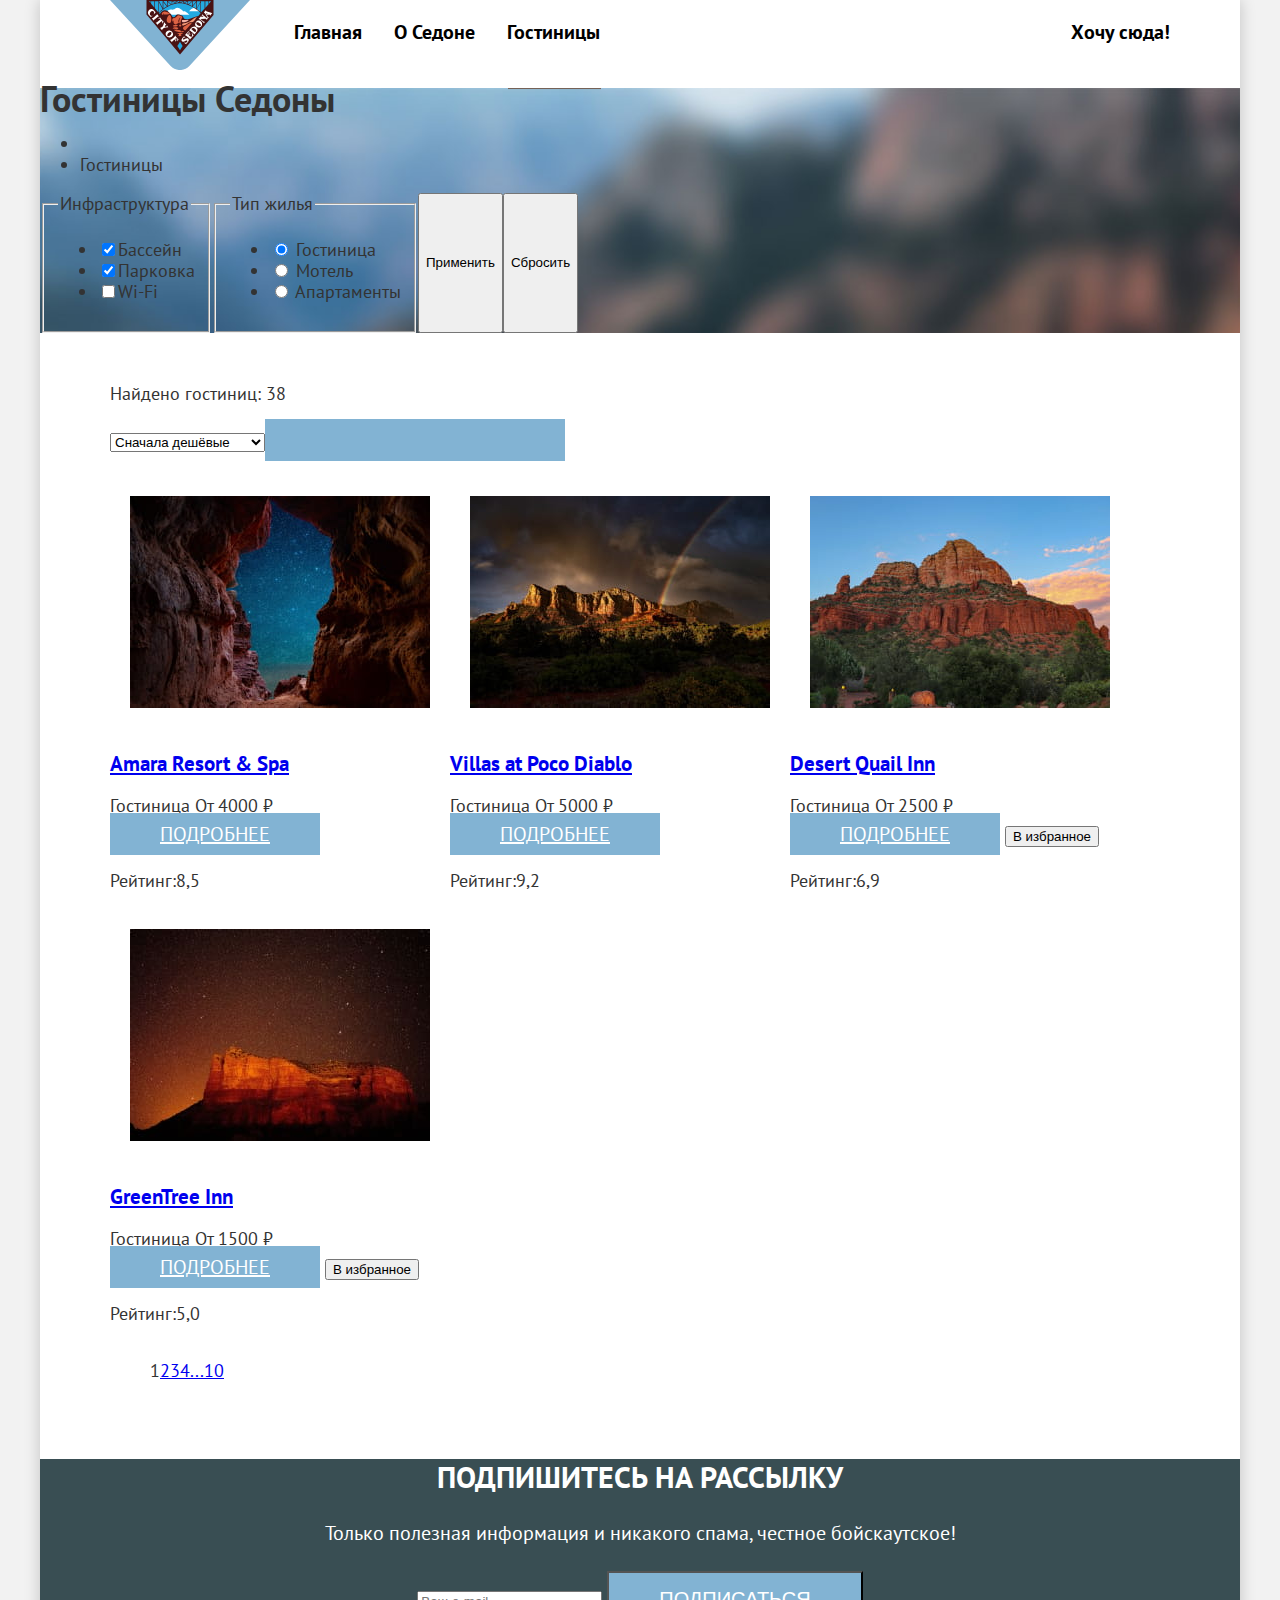
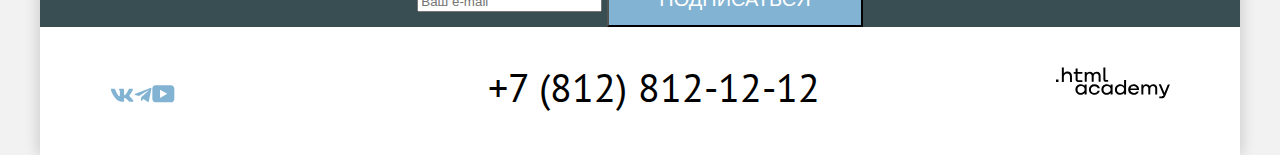
==== commit 99bcb8c0: "Merge pull request #4 from Rashkeeva/master" ====
--- a/project/catalog.html
+++ b/project/catalog.html
@@ -10,7 +10,7 @@
 <body>
   <div class="page-container">
     <header class="header-navigation">
-      <nav>
+      <nav class="navigation">
         <a class="logo-header-navigation" href="index.html">
           <img class="logo-header" src="images/logo.svg" alt="Логотип сайта о Седоне" width="140" height="70">
         </a>
@@ -38,229 +38,249 @@
             </a>
           </li>
           <li class="navigation-item">
-            <a class="navigation-link" href="#">Хочу сюда!</a>
+            <a class="navigation-link want" href="#">Хочу сюда!</a>
           </li>
         </ul>
       </nav>
     </header>
 
     <main class="main-inner">
-      <header class="inner-header">
-        <h1 class="inner-header-title">Гостиницы Седоны</h1>
-        <ul class="breadcrumbs">
-          <li class="breadcrumbs-item">
-            <a href="index.html" class="breadcrumbs-link visually-hidden">Главная</a>
-          </li>
-          <li class="breadcrumbs-item">
-            <a class="breadcrumbs-link">Гостиницы</a>
-          </li>
-        </ul>
-      </header>
-      <section class="catalog-hotels">
-        <h2 class="visually-hidden">Список для выбора жилья с фильтрами</h2>
-        <form class="catalog-filter" action="#" method="get">
-          <fieldset class="catalog-filter-group">
-            <legend class="catalog-filter-title">Инфраструктура</legend>
-            <ul class="catalog-filter-list">
-              <li class="catalog-filter-item">
-                <label class="control">
-                  <input class="control-input" type="checkbox" name="Бассейн" checked>Бассейн
-                </label>
-              </li>
-              <li class="catalog-filter-item">
-                <label class="control">
-                  <input class="control-input" type="checkbox" name="Парковка" checked>Парковка
-                </label>
-              </li>
-              <li class="catalog-filter-item">
-                <label class="control">
-                  <input class="control-input" type="checkbox" name="Wi-Fi">Wi-Fi
-                </label>
-              </li>
-            </ul>
-          </fieldset>
-
-          <fieldset class="catalog-filter-group">
-            <legend class="catalog-filter-title">Тип жилья</legend>
-            <ul class="catalog-filter-list">
-              <li class="catalog-filter-item">
-                <label class="control">
-                  <input type="radio" class="control-input" name="type-hotels" value="Гостиница" checked>
-                  Гостиница
-                </label>
-              </li>
-              <li class="catalog-filter-item">
-                <label class="control">
-                  <input type="radio" class="control-input" name="type-hotels" value="Мотель">
-                  Мотель
-                </label>
-              </li>
-              <li class="catalog-filter-item">
-                <label class="control">
-                  <input type="radio" class="control-input" name="type-hotels" value="Апартаменты">
-                  Апартаменты
-                </label>
-              </li>
-            </ul>
-          </fieldset>
-          <!-- Тут еще вариатор стоимости с бегунком -->
-          <button class="button-ok" type="submit">Применить</button>
-          <button class="button-reset" type="reset">Сбросить</button>
-        </form>
-        <p class="results-search">Найдено гостиниц:
-          <span class="results-number">38</span>
+      <div class="picture-container">
+        <header class="inner-header">
+          <h1 class="inner-header-title">Гостиницы Седоны</h1>
+          <ul class="breadcrumbs">
+            <li class="breadcrumbs-item">
+              <a href="index.html" class="breadcrumbs-link visually-hidden">Главная</a>
+            </li>
+            <li class="breadcrumbs-item">
+              <a class="breadcrumbs-link">Гостиницы</a>
+            </li>
+          </ul>
+        </header>
+        <section class="catalog-hotels">
+          <h2 class="visually-hidden">Список для выбора жилья с фильтрами</h2>
+          <form class="catalog-filter" action="#" method="get">
+            <div class="filter-search">
+              <fieldset class="catalog-filter-group">
+                <legend class="catalog-filter-title">Инфраструктура</legend>
+                <ul class="catalog-filter-list">
+                  <li class="catalog-filter-item">
+                    <label class="control">
+                      <input class="control-input" type="checkbox" name="Бассейн" checked>Бассейн
+                    </label>
+                  </li>
+                  <li class="catalog-filter-item">
+                    <label class="control">
+                      <input class="control-input" type="checkbox" name="Парковка" checked>Парковка
+                    </label>
+                  </li>
+                  <li class="catalog-filter-item">
+                    <label class="control">
+                      <input class="control-input" type="checkbox" name="Wi-Fi">Wi-Fi
+                    </label>
+                  </li>
+                </ul>
+              </fieldset>
+
+              <fieldset class="catalog-filter-group">
+                <legend class="catalog-filter-title">Тип жилья</legend>
+                <ul class="catalog-filter-list">
+                  <li class="catalog-filter-item">
+                    <label class="control">
+                      <input type="radio" class="control-input" name="type-hotels" value="Гостиница" checked>
+                      Гостиница
+                    </label>
+                  </li>
+                  <li class="catalog-filter-item">
+                    <label class="control">
+                      <input type="radio" class="control-input" name="type-hotels" value="Мотель">
+                      Мотель
+                    </label>
+                  </li>
+                  <li class="catalog-filter-item">
+                    <label class="control">
+                      <input type="radio" class="control-input" name="type-hotels" value="Апартаменты">
+                      Апартаменты
+                    </label>
+                  </li>
+                </ul>
+              </fieldset>
+              <!-- Тут еще вариатор стоимости с бегунком -->
+              <button class="button-ok" type="submit">Применить</button>
+              <button class="button-reset" type="reset">Сбросить</button>
+          </form>
+      </div>
+  </div>
+  <div class="results-container">
+    <p class="results-search">Найдено гостиниц:
+      <span class="results-number">38</span>
+    </p>
+    <select class="select-control" aria-label="Сортировка">
+      <option value="popular">Сначала дешёвые</option>
+      <option value="cheap">Сначала дорогие</option>
+      <option value="expensive">Сначала популярные</option>
+    </select>
+    <a href="#" class="button button-checked">
+      <span class="visually-hidden">Показать карточки</span>
+    </a>
+    <a href="#" class="button">
+      <span class="visually-hidden">Показать крупные карточки</span>
+    </a>
+    <a href="#" class="button">
+      <span class="visually-hidden">Показать список</span>
+    </a>
+
+    <div class="products">
+      <ul class="product-list">
+        <li class="product-card">
+          <div class="product-container">
+            <a class="product-card-link" href="product.html">
+              <img class="product-card-image" src="images/hotels/hotel-1.jpg" alt="Amara Resort & Spa" weight="300"
+                height="212">
+              <h3 class="product-card-title">Amara Resort & Spa</h3>
+            </a>
+            <span class="product-card-type">Гостиница</span>
+            <span class="product-card-type">От 4000 ₽</span>
+            <a class="product-card-button button" href="#">Подробнее</a>
+
+            <p class="product-card-rating-stars">
+              <span class="visually-hidden">4 звезды</span>
+            </p>
+            <p class="product-card-rating">Рейтинг:8,5</p>
+          </div>
+        </li>
+        <li class="product-card">
+          <div class="product-container">
+            <a class="product-card-link" href="product.html">
+              <img class="product-card-image" src="images/hotels/hotel-2.jpg" alt="Villas at Poco Diablo" weight="300"
+                height="212">
+              <h3 class="product-card-title">Villas at Poco Diablo</h3>
+            </a>
+            <span class="product-card-type">Гостиница</span>
+            <span class="product-card-type">От 5000 ₽</span>
+            <a class="product-card-button button" href="#">Подробнее</a>
+
+            <p class="product-card-rating-stars">
+              <span class="visually-hidden">4 звезды</span>
+            </p>
+            <p class="product-card-rating">Рейтинг:9,2</p>
+          </div>
+        </li>
+        <li class="product-card">
+          <div class="product-container">
+            <a class="product-card-link" href="product.html">
+              <img class="product-card-image" src="images/hotels/hotel-3.jpg" alt="Desert Quail Inn" weight="300"
+                height="212">
+              <h3 class="product-card-title">Desert Quail Inn</h3>
+            </a>
+            <span class="product-card-type">Гостиница</span>
+            <span class="product-card-type">От 2500 ₽</span>
+            <a class="product-card-button button" href="#">Подробнее</a>
+            <button class="product-card-button-like" type="submit">В избранное</button>
+
+            <p class="product-card-rating-stars">
+              <span class="visually-hidden">3 звезды</span>
+            </p>
+            <p class="product-card-rating">Рейтинг:6,9</p>
+          </div>
+        </li>
+        <li class="product-card">
+          <div class="product-container">
+            <a class="product-card-link" href="product.html">
+              <img class="product-card-image" src="images/hotels/hotel-4.jpg" alt="GreenTree Inn" weight="300"
+                height="212">
+              <h3 class="product-card-title">GreenTree Inn</h3>
+            </a>
+            <span class="product-card-type">Гостиница</span>
+            <span class="product-card-type">От 1500 ₽</span>
+            <a class="product-card-button button" href="#">Подробнее</a>
+            <button class="product-card-button-like" type="submit">В избранное</button>
+
+            <p class="product-card-rating-stars">
+              <span class="visually-hidden">2 звезды</span>
+            </p>
+            <p class="product-card-rating">Рейтинг:5,0</p>
+          </div>
+        </li>
+      </ul>
+    </div>
+    </section>
+    <ul class="pagination">
+      <li class="pagination-item">
+        <a class="pagination-link pagination-current">1</a>
+      </li>
+      <li class="pagination-item">
+        <a class="pagination-link" href="#">2</a>
+      </li>
+      <li class="pagination-item">
+        <a class="pagination-link" href="#">3</a>
+      </li>
+      <li class="pagination-item">
+        <a class="pagination-link" href="#">4</a>
+      </li>
+      <li class="pagination-item">
+        <a class="pagination-link show-more" href="#">...</a>
+      </li>
+
+      <li class="pagination-item">
+        <a class="pagination-link" href="#">10</a>
+      </li>
+
+    </ul>
+  </div>
+  </main>
+
+  <footer class="page-footer">
+    <section class="subscribe">
+      <h2 class="visually-hidden">Подписка</h2>
+      <form action="#" class="subscribe-us" method="post">
+        <p class="subscrube-follow">
+          <label class="form-label" for="subscribe-email">Подпишитесь на рассылку</label>
         </p>
-        <select class="select-control" aria-label="Сортировка">
-          <option value="popular">Сначала дешёвые</option>
-          <option value="cheap">Сначала дорогие</option>
-          <option value="expensive">Сначала популярные</option>
-        </select>
-        <a href="#" class="button button-checked">
-          <span class="visually-hidden">Показать карточки</span>
+        <p class="subscribe-text">Только полезная информация и никакого спама, честное бойскаутское!</p>
+        <input type="email" id="subscribe-email" placeholder="Ваш e-mail">
+        <button class="button" type="submit">Подписаться</button>
+      </form>
+    </section>
+    <div class="contacts-container">
+      <section class="contacts">
+        <div class="contacts-block">
+          <h2 class="visually-hidden">Контакты</h2>
+          <ul class="socials-list">
+            <li class="social-item">
+              <a href="https://vk.com/htmlacademy" class="socials">
+                <span class="visually-hidden">Vkontakte</span>
+                <img class="socials" src="images/socials/Vector.svg" alt="Вконтакте" width="24" height="14">
+              </a>
+            </li>
+            <li class="social-item">
+              <a href="https://t.me/htmlacademy" class="socials">
+                <span class="visually-hidden">Telegram</span>
+                <img src="images/socials/Vector-1.svg" alt="Телеграм" class="socials" width="18" height="15,1">
+              </a>
+            </li>
+            <li class="social-item">
+              <a href="https://www.youtube.com/user/htmlacademyru" class="socials">
+                <span class="visually-hidden">Youtube</span>
+                <img class="socials" src="images/socials/Vector-2.svg">
+              </a>
+            </li>
+          </ul>
+        </div>
+      </section>
+      <div class="contacts-block">
+        <address class="contacts-number">
+          <a class="contacts-phone" href="tel:+78128121212">+7 (812) 812-12-12</a>
+        </address>
+      </div>
+      <div class="contacts-block">
+        <a class="contacts-logo" href="https://htmlacademy.ru">
+          <img class="logo-contacts" src="images/HTML Academy.svg" alt="Логотип сайта разработчика" width="114,9"
+            height="32,9">
         </a>
-        <a href="#" class="button">
-          <span class="visually-hidden">Показать крупные карточки</span>
-        </a>
-        <a href="#" class="button">
-          <span class="visually-hidden">Показать список</span>
-        </a>
-
-        <ul class="product-list">
-          <li class="product-card">
-            <a class="product-card-link" href="product.html">
-              <img class="product-card-image" src="images/hotels/hotel-1.jpg" alt="Amara Resort & Spa" weight="300"
-                height="212">
-              <h3 class="product-card-title">Amara Resort & Spa</h3>
-            </a>
-            <span class="product-card-type">Гостиница</span>
-            <span class="product-card-type">От 4000 ₽</span>
-            <a class="product-card-button button" href="#">Подробнее</a>
-            <button class="product-card-button-like" type="submit">В избранное</button>
-            <!-- Вопрос по кнопке -->
-            <p class="product-card-rating-stars">
-              <span class="visually-hidden">4 звезды</span>
-            </p>
-            <p class="product-card-rating">Рейтинг:8,5</p>
-          </li>
-          <li class="product-card">
-            <a class="product-card-link" href="product.html">
-              <img class="product-card-image" src="images/hotels/hotel-2.jpg" alt="Villas at Poco Diablo" weight="300"
-                height="212">
-              <h3 class="product-card-title">Villas at Poco Diablo</h3>
-            </a>
-            <span class="product-card-type">Гостиница</span>
-            <span class="product-card-type">От 5000 ₽</span>
-            <a class="product-card-button button" href="#">Подробнее</a>
-            <button class="product-card-button-like" type="submit">В избранном</button>
-            <!-- Вопрос по кнопке -->
-            <p class="product-card-rating-stars">
-              <span class="visually-hidden">4 звезды</span>
-            </p>
-            <p class="product-card-rating">Рейтинг:9,2</p>
-          </li>
-          <li class="product-card">
-            <a class="product-card-link" href="product.html">
-              <img class="product-card-image" src="images/hotels/hotel-3.jpg" alt="Desert Quail Inn" weight="300"
-                height="212">
-              <h3 class="product-card-title">Desert Quail Inn</h3>
-            </a>
-            <span class="product-card-type">Гостиница</span>
-            <span class="product-card-type">От 2500 ₽</span>
-            <a class="product-card-button button" href="#">Подробнее</a>
-            <button class="product-card-button-like" type="submit">В избранное</button>
-            <!-- Вопрос по кнопке -->
-            <p class="product-card-rating-stars">
-              <span class="visually-hidden">3 звезды</span>
-            </p>
-            <p class="product-card-rating">Рейтинг:6,9</p>
-          </li>
-          <li class="product-card">
-            <a class="product-card-link" href="product.html">
-              <img class="product-card-image" src="images/hotels/hotel-4.jpg" alt="GreenTree Inn" weight="300"
-                height="212">
-              <h3 class="product-card-title">GreenTree Inn</h3>
-            </a>
-            <span class="product-card-type">Гостиница</span>
-            <span class="product-card-type">От 1500 ₽</span>
-            <a class="product-card-button button" href="#">Подробнее</a>
-            <button class="product-card-button-like" type="submit">В избранное</button>
-            <!-- Вопрос по кнопке -->
-            <p class="product-card-rating-stars">
-              <span class="visually-hidden">2 звезды</span>
-            </p>
-            <p class="product-card-rating">Рейтинг:5,0</p>
-          </li>
-        </ul>
-      </section>
-      <ul class="pagination">
-        <li class="pagination-item">
-          <a class="pagination-link pagination-current">1</a>
-        </li>
-        <li class="pagination-item">
-          <a class="pagination-link" href="#">2</a>
-        </li>
-        <li class="pagination-item">
-          <a class="pagination-link" href="#">3</a>
-        </li>
-        <li class="pagination-item">
-          <a class="pagination-link" href="#">4</a>
-        </li>
-        <li class="pagination-item">
-          <!-- вопрос по кнопке раскрытия между страницами -->
-          <a class="pagination-link show-more" href="#">...</a>
-        </li>
-
-        <li class="pagination-item">
-          <a class="pagination-link" href="#">10</a>
-        </li>
-
-      </ul>
-
-    </main>
-
-    <footer class="page-footer">
-      <section class="subscribe">
-        <h2 class="visually-hidden">Подписка</h2>
-        <form action="#" class="subscribe-us" method="post">
-          <p class="subscrube-follow">
-            <label class="form-label" for="subscribe-email">Подпишитесь на рассылку</label>
-          </p>
-          <p class="subscribe-text">Только полезная информация и никакого спама, честное бойскаутское!</p>
-          <input type="email" id="subscribe-email" placeholder="Ваш e-mail">
-          <button class="button" type="submit">Подписаться</button>
-        </form>
-      </section>
-      <section class="contacts">
-        <h2 class="visually-hidden">Контакты</h2>
-        <ul class="socials-list">
-          <li class="social-item">
-            <a href="https://vk.com/htmlacademy" class="socials">
-              <span class="visually-hidden">Vkontakte</span>
-              <img class="socials" src="images/socials/Vector.svg" alt="Вконтакте" width="24" height="14">
-            </a>
-          </li>
-          <li class="social-item">
-            <a href="https://t.me/htmlacademy" class="socials">
-              <span class="visually-hidden">Telegram</span>
-              <img src="images/socials/Vector-1.svg" alt="Телеграм" class="socials" width="18" height="15,1">
-            </a>
-          </li>
-          <li class="social-item">
-            <a href="https://www.youtube.com/user/htmlacademyru" class="socials">
-              <span class="visually-hidden">Youtube</span>
-              <img class="socials" src="images/socials/Vector-2.svg">
-            </a>
-          </li>
-        </ul>
-      </section>
-      <address class="contacts-number">
-        <a class="contacts-phone" href="tel:+78128121212">+7 (812) 812-12-12</a>
-      </address>
-      <a class="contacts-logo" href="https://htmlacademy.ru/">
-        <img class="logo-contacts" src="images/HTML Academy.svg" alt="Логотип сайта разработчика" width="114,9"
-          height="32,9">
-      </a>
-    </footer>
+      </div>
+    </div>
+  </footer>
   </div>
 
 </body>
--- a/project/styles/style.css
+++ b/project/styles/style.css
@@ -2,7 +2,7 @@
   font-family: "PT Sans";
   font-weight: 400;
   font-style: normal;
-  src: url("../../fonts/ptsans-400.woff2") format("woff2");
+  src: url("../fonts/ptsans-400.woff2") format("woff2");
   font-display: swap;
 }
 
@@ -10,11 +10,32 @@
   font-family: "PT Sans";
   font-weight: 700;
   font-style: normal;
-  src: url("../../fonts/ptsans-700.woff2") format("woff2");
+  src: url("../fonts/ptsans-700.woff2") format("woff2");
   font-display: swap;
 }
 
+.visually-hidden {
+  position: absolute;
+  width: 1px;
+  height: 1px;
+  margin: -1px;
+  padding: 0;
+  overflow: hidden;
+  border: 0;
+  clip: rect(0 0 0 0);
+}
+
+html {
+  height: 100%;
+}
+
 body {
+  display: flex;
+  flex-direction: column;
+  min-height: 100vh;
+
+  padding: 0;
+  margin: 0;
   font-family: "PT Sans", sans-serif;
   font-size: 18px;
   line-height: 21px;
@@ -22,46 +43,156 @@
   background-color: #f2f2f2;
 }
 
-
-div {
+.page-container {
+  display: flex;
+  flex-direction: column;
+  min-height: 100vh;
+  margin: 0 auto;
   width: 1200px;
+  background-color: #ffffff;
+  box-shadow: 0 0 15px rgba(0, 0, 0, 0.2);
+}
+
+.main-index {
+  flex-grow: 1;
 }
 
 .header-navigation {
+  display: flex;
+  justify-content: center;
   background-color: #ffffff;
   color: black;
 }
 
+.navigation {
+  position: relative;
+  display: flex;
+  width: 1060px;
+  justify-content: space-between;
+}
+
+.logo-header-navigation {
+  position: absolute;
+  left: 0;
+  top: 0;
+}
+
+.navigation-list {
+  display: flex;
+  flex-wrap: wrap;
+  padding: 0;
+  margin: 0;
+  margin-left: 184px;
+  list-style: none;
+}
+
+.navigation-user {
+  display: flex;
+  flex-wrap: wrap;
+  align-items: center;
+}
+
+.navigation-item {
+  position: relative;
+  margin-right: 32px;
+}
+
+.navigation-item:last-of-type {
+  margin-right: 0;
+}
+
+.navigation-item-active::after {
+  content: '';
+  position: absolute;
+  bottom: -1px;
+
+  display: block;
+  height: 2px;
+  width: 100%;
+  background-color: #756257;
+
+}
+
 .navigation-link {
+  display: inline-block;
+  padding-top: 20px;
+  padding-bottom: 20px;
   font-weight: 700;
   font-size: 20px;
   line-height: 24px;
-  color: inherit;
+  color: #000000;
   text-align: left;
-  vertical-align: top;
   text-decoration: none;
 }
 
-.want {
+.navigation-link-search {
+
+}
+
+.navigation-link-favorites {
+  position: relative;
+ min-width: 20px;
+  min-height: 20px;
+  background-color: #cccccc;
+  padding: 0;
+}
+
+.likes-number {
+  position: absolute;
+  right: -50%;
+  top: -50%;
+  display: flex;
+  justify-content: center;
+  align-items: center;
+  width: 20px;
+  height: 20px;
+  border-radius: 50%;
+  color: #ffffff;
+  font-size: 10px;
+  line-height: 10px;
+  background-color: #7DB54F;
+}
+
+.navigation-link-want {
   font-size: 16px;
   line-height: 20px;
   text-transform: uppercase;
   color: #ffffff;
   background-color: #756157;
   text-align: center;
-}
-
-.main-index {
-  background-image: url("../images/index-background.jpg");
-  text-align: center;
-  background-color: #ffffff;
+  display: inline-block;
+  padding: 8px 34px;
+  min-width: 160px;
+  box-sizing: border-box;
+  max-width: 260px;
+  border-radius: 4px;
+}
+
+.welcome {
+  height: 485px;
+  background-image:
+    url("../images/banner-decoration.svg"),
+    url("../images/index-background.jpg");
+  text-align: center;
+  background-color: #394e53;
   background-repeat: no-repeat;
-  background-size: 100% auto;
-  height: 485px;
-}
-
-.advantages-main,
-.question {
+  background-position: bottom, top;
+  background-size: auto;
+  box-sizing: border-box;
+  padding-top: 50px;
+}
+
+
+.advantages-intro {
+  padding-top: 69px;
+  padding-bottom: 90px;
+}
+
+.advantages-intro-title {
+  width: 740px;
+  padding: 0;
+  margin: 0 auto;
+  margin-bottom: 25px;
   font-weight: 700;
   font-size: 30px;
   line-height: 36px;
@@ -70,24 +201,132 @@
   text-align: center;
 }
 
-.advantages-title,
-.advantages-advice-title {
-  text-transform: uppercase;
+.advantages-intro-text {
+  padding: 0;
+  margin: 0 auto;
+  font-size: 22px;
+  line-height: 26px;
+  text-align: center;
+
+}
+
+.advantages-list {
+  list-style: none;
+  display: flex;
+  flex-wrap: wrap;
+  margin: 0;
+  padding: 0;
+}
+
+.advantages-advice-list {
+  list-style: none;
+  display: flex;
+  flex-wrap: wrap;
+  margin: 0;
+  padding: 0;
+}
+
+.advantages-advice-list .advantages-title {
+  margin-top: 0;
+  margin-bottom: 30px;
+}
+
+.advantages-advice-list .advantages-title:after {
+  display: none;
+}
+
+.advantages-advice-list .advantages-item:nth-of-type(2) .advantages-container {
+  background-color: #fff;
+}
+
+.advantages-item {
+  display: flex;
+  height: 384px;
+}
+
+.advantages-item-open {
+  width: 100%;
+  color: #ffffff;
+}
+
+.advantages-item-open .advantages-title:after {
+  background-color: #ffffff;
+}
+
+.advantages-image-wrapper {
+  width: 800px;
+  height: 100%;
+}
+
+.question,
+.form-label {
+  font-weight: 700;
+  font-size: 30px;
+  line-height: 36px;
+  text-transform: uppercase;
+  color: black;
+  text-align: center;
+}
+
+.advantages-container {
+  display: flex;
+  flex-direction: column;
+  align-items: center;
+  justify-content: center;
+  width: 400px;
+  background-color: rgba(131, 179, 211, 0.12);
+}
+
+.advantages-container-picture {
+  background-color: #82B3D3;
+}
+
+.advantages-title {
+  position: relative;
+  text-align: center;
+  text-transform: uppercase;
+  padding: 0;
+  margin-top: -10px;
+  margin-bottom: 62px;
   font-weight: 700;
   font-size: 24px;
   line-height: 28px;
-  color: black;
-}
-
-.picture-title {
-  text-transform: uppercase;
-  color: #ffffff;
-  background-color: #82B3D3;
-}
-
-.picture-text {
-  color: #ffffff;
-  background-color: #82B3D3;
+}
+
+.advantages-title:after {
+  content: '';
+  position: absolute;
+  bottom: -30px;
+  left: 50%;
+  display: block;
+  height: 2px;
+  width: 60px;
+  margin-left: -30px;
+  background-color: #000000;
+  opacity: 0.3;
+}
+
+.advantages-text  {
+  width: 230px;
+  text-align: center;
+  margin: 0;
+  padding: 0;
+}
+
+.advantages-icon {
+  display: flex;
+  align-items: center;
+  height: 76px;
+  margin-bottom: 28px;
+}
+
+.dark-one {
+  background-color: rgba(131, 179, 211, 0.2);
+}
+
+.search-hotel,
+.subscribe {
+  text-align: center;
 }
 
 .search-link {
@@ -96,14 +335,102 @@
   text-transform: uppercase;
   color: #ffffff;
   background-color: #756157;
-  text-align: center;
   text-decoration: none;
-}
-
-.page-footer {
-  background-image: url("../images/Subscribe.png");
+  display: inline-block;
+  border-radius: 4px;
+  padding: 8px 50px;
+  min-width: 370px;
+  max-width: 450px;
+}
+
+.subscribe {
+  background-image: url("../images/subscribe.png");
+  background-color: #394e53;
+}
+
+.button {
+  font-size: 20px;
+  line-height: 36px;
+  text-transform: uppercase;
+  color: #ffffff;
+  background-color: #82B3D3;
+  padding: 8px 50px;
+  min-width: 232px;
+  max-width: 300px;
+}
+
+
+.form-label,
+.subscribe-text {
+  color: white;
+  /*   background-color: #394e53; */
+}
+
+.contacts-container {
+  display: flex;
+  justify-content: space-between;
+  margin: 40px 70px 30px;
+}
+
+
+.socials-list {
+  list-style: none;
+  display: flex;
+  width: 142px;
+  padding: 0;
+}
+
+.subscribe-text {
+  font-size: 20px;
+  line-height: 36px;
 }
 
 .contacts-number {
   font-style: normal;
-}
+  text-align: center;
+  width: 720px;
+}
+
+.contacts-phone {
+  text-decoration: none;
+  color: #000000;
+  font-size: 40px;
+  line-height: 40px;
+}
+
+.contacts-logo {
+  width: 115px;
+}
+
+.picture-container {
+  background-image: url("../images/filter.png");
+  background-color: #394e53;
+}
+
+.filter-search {
+  display: flex;
+}
+
+.product-list {
+  display: flex;
+  flex-wrap: wrap;
+  list-style: none;
+  padding: 0;
+}
+
+.product-container {
+  width: 340px;
+}
+
+.results-container {
+  margin: 50px 70px 60px;
+}
+
+.product-card-image {
+  margin: 20px;
+}
+
+.pagination {
+  display: flex;
+  list-style: none;
+}
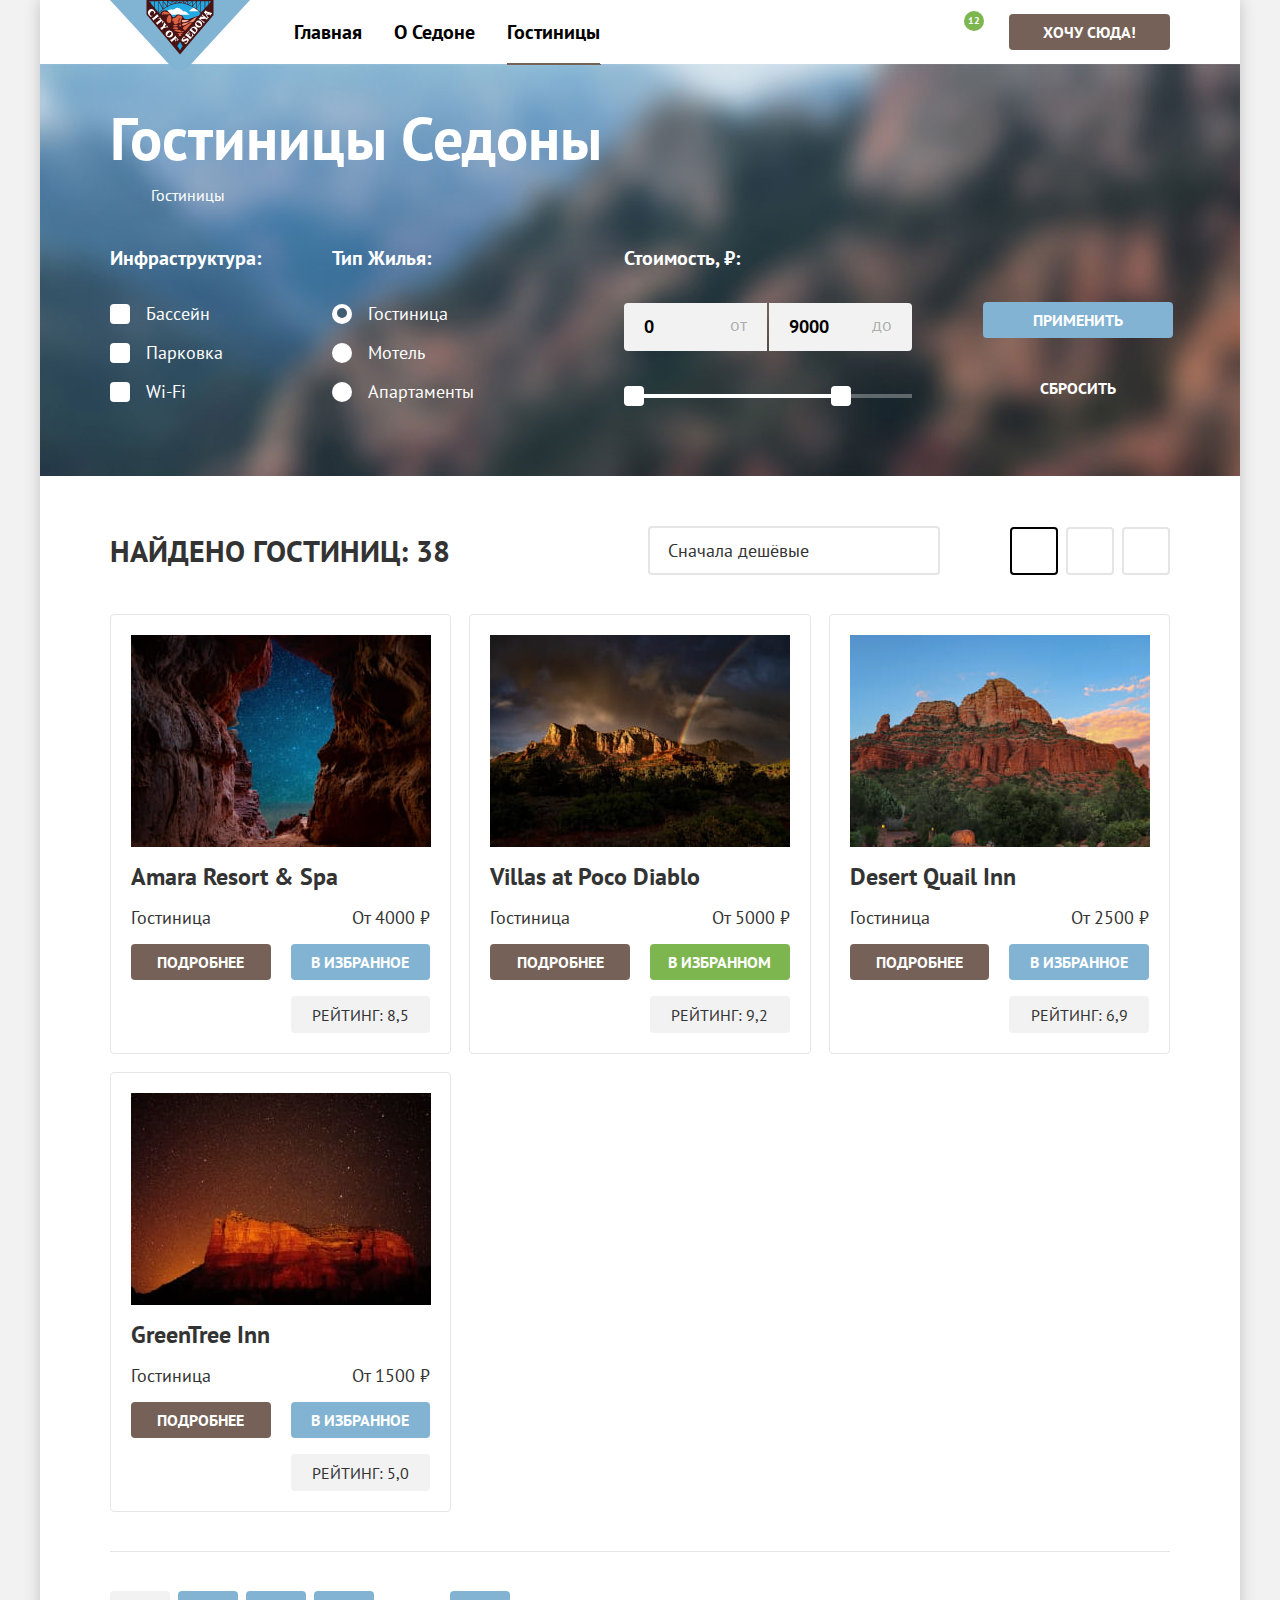
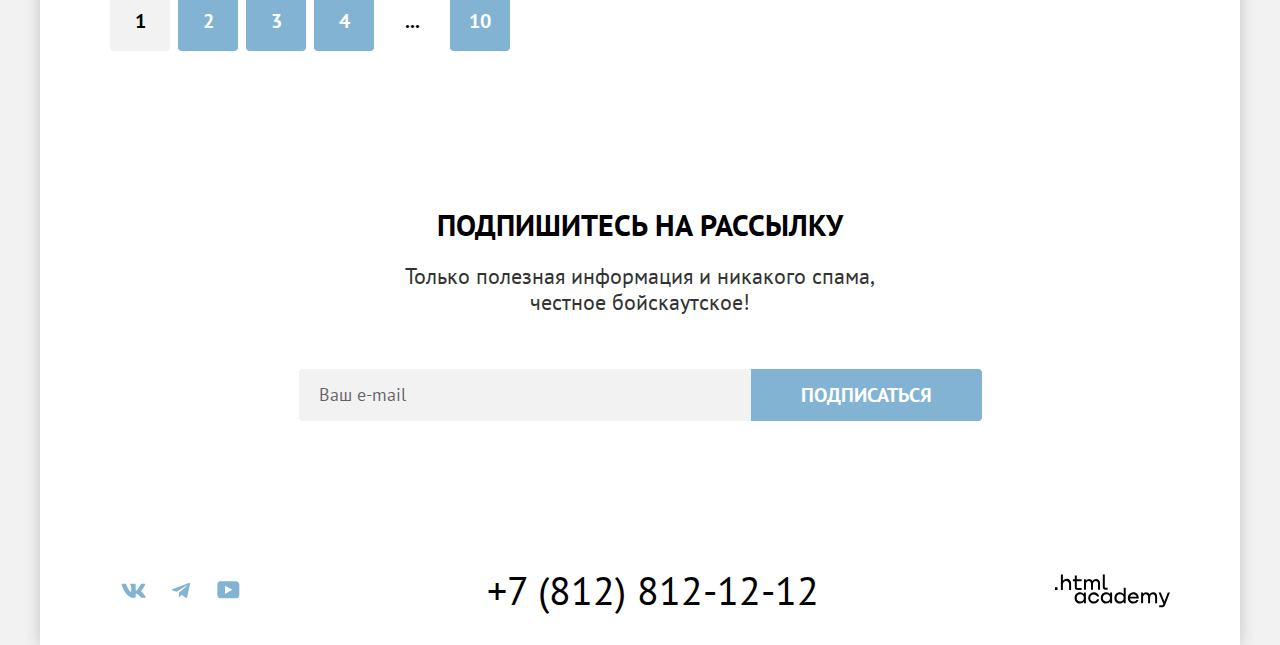
==== commit 7003d9b8: "all pages" ====
--- a/project/catalog.html
+++ b/project/catalog.html
@@ -11,278 +11,316 @@
   <div class="page-container">
     <header class="header-navigation">
       <nav class="navigation">
-        <a class="logo-header-navigation" href="index.html">
+        <a class="logo-header-navigation" href="#">
           <img class="logo-header" src="images/logo.svg" alt="Логотип сайта о Седоне" width="140" height="70">
         </a>
         <ul class="navigation-list">
           <li class="navigation-item">
-            <a class="navigation-link" href="index.html">Главная</a>
+            <a class="navigation-link" href="#">Главная</a>
           </li>
           <li class="navigation-item">
-            <a class="navigation-link" href="index.html#Sedona">О Седоне</a>
-          </li>
-          <li class="navigation-item">
-            <a class="navigation-link navigation-link-current" href="#">Гостиницы</a>
-          </li>
-        </ul>
-        <ul class="navigation-list navigaion-user">
-          <li class="navigation-item">
+            <a class="navigation-link" href="#Sedona">О Седоне</a>
+          </li>
+          <li class="navigation-item navigation-item-active">
+            <a class="navigation-link" href="catalog.html">Гостиницы</a>
+          </li>
+        </ul>
+        <ul class="navigation-list navigation-user">
+          <li class="navigation-item navigation-item-search">
             <a class="navigation-link" href="#">
               <span class="visually-hidden">Поиск</span>
             </a>
           </li>
-          <li class="navigation-item">
+          <li class="navigation-item navigation-item-favorites">
             <a class="navigation-link" href="#">
               <span class="visually-hidden">Избранное</span>
               <span class="likes-number">12</span>
             </a>
           </li>
           <li class="navigation-item">
-            <a class="navigation-link want" href="#">Хочу сюда!</a>
+            <a class="button button-brown navigation-link-want" href="#">Хочу сюда!</a>
           </li>
         </ul>
       </nav>
     </header>
-
-    <main class="main-inner">
+    <main class="main-index">
       <div class="picture-container">
-        <header class="inner-header">
-          <h1 class="inner-header-title">Гостиницы Седоны</h1>
+        <header class="catalog-header">
+          <h1 class="catalog-header-title">Гостиницы Седоны</h1>
           <ul class="breadcrumbs">
             <li class="breadcrumbs-item">
-              <a href="index.html" class="breadcrumbs-link visually-hidden">Главная</a>
+              <a href="index.html" class="breadcrumbs-link breadcrumbs-link-home">Главная</a>
             </li>
             <li class="breadcrumbs-item">
               <a class="breadcrumbs-link">Гостиницы</a>
             </li>
           </ul>
         </header>
-        <section class="catalog-hotels">
+
+        <section class="catalog-filters">
           <h2 class="visually-hidden">Список для выбора жилья с фильтрами</h2>
-          <form class="catalog-filter" action="#" method="get">
-            <div class="filter-search">
-              <fieldset class="catalog-filter-group">
-                <legend class="catalog-filter-title">Инфраструктура</legend>
-                <ul class="catalog-filter-list">
-                  <li class="catalog-filter-item">
-                    <label class="control">
-                      <input class="control-input" type="checkbox" name="Бассейн" checked>Бассейн
-                    </label>
-                  </li>
-                  <li class="catalog-filter-item">
-                    <label class="control">
-                      <input class="control-input" type="checkbox" name="Парковка" checked>Парковка
-                    </label>
-                  </li>
-                  <li class="catalog-filter-item">
-                    <label class="control">
-                      <input class="control-input" type="checkbox" name="Wi-Fi">Wi-Fi
-                    </label>
-                  </li>
-                </ul>
-              </fieldset>
-
-              <fieldset class="catalog-filter-group">
-                <legend class="catalog-filter-title">Тип жилья</legend>
-                <ul class="catalog-filter-list">
-                  <li class="catalog-filter-item">
-                    <label class="control">
-                      <input type="radio" class="control-input" name="type-hotels" value="Гостиница" checked>
-                      Гостиница
-                    </label>
-                  </li>
-                  <li class="catalog-filter-item">
-                    <label class="control">
-                      <input type="radio" class="control-input" name="type-hotels" value="Мотель">
-                      Мотель
-                    </label>
-                  </li>
-                  <li class="catalog-filter-item">
-                    <label class="control">
-                      <input type="radio" class="control-input" name="type-hotels" value="Апартаменты">
-                      Апартаменты
-                    </label>
-                  </li>
-                </ul>
-              </fieldset>
-              <!-- Тут еще вариатор стоимости с бегунком -->
-              <button class="button-ok" type="submit">Применить</button>
-              <button class="button-reset" type="reset">Сбросить</button>
+          <form class="catalog-filters-form" action="#" method="get">
+            <fieldset class="catalog-filter-group">
+              <legend class="catalog-filter-title">Инфраструктура:</legend>
+              <ul class="catalog-filter-list">
+                <li class="catalog-filter-item">
+                  <div class="checkbox">
+                    <input id="swimmingpool" class="control-input" type="checkbox" name="Бассейн" checked>
+                    <label for="swimmingpool">Бассейн</label>
+                  </div>
+                </li>
+                <li class="catalog-filter-item">
+                  <div class="checkbox">
+                    <input id="parking" class="control-input" type="checkbox" name="Парковка" checked>
+                    <label for="parking" class="checkbox">Парковка</label>
+                  </div>
+                </li>
+                <li class="catalog-filter-item">
+                  <div class="checkbox">
+                    <input id="wifi" class="control-input" type="checkbox" name="Wi-Fi">
+                    <label for="wifi">Wi-Fi</label>
+                  </div>
+                </li>
+              </ul>
+            </fieldset>
+
+            <fieldset class="catalog-filter-group catalog-filter-group-house">
+              <legend class="catalog-filter-title">Тип Жилья:</legend>
+              <ul class="catalog-filter-list">
+                <li class="catalog-filter-item">
+                  <div class="radio">
+                    <input id="guesthouse" type="radio" class="control-input" name="type-hotels" value="Гостиница" checked>
+                    <label for="guesthouse" class="control">Гостиница</label>
+                  </div>
+                </li>
+                <li class="catalog-filter-item">
+                  <div class="radio">
+                    <input id="motel" type="radio" class="control-input" name="type-hotels" value="Мотель">
+                    <label for="motel" class="control">Мотель</label>
+                  </div>
+                </li>
+                <li class="catalog-filter-item">
+                  <div class="radio">
+                    <input id="apartments" type="radio" class="control-input" name="type-hotels" value="Гостиница">
+                    <label for="apartments" class="control">Апартаменты</label>
+                  </div>
+                </li>
+              </ul>
+            </fieldset>
+            <fieldset class="catalog-filter-group">
+              <legend class="catalog-filter-title">Стоимость, ₽:</legend>
+              <div class="price-filter">
+                <div class="price-filter-inputs">
+                  <label for="" class="price-filter-label">
+                    <input id="price-from" class="input price-filter-input" type="text" class="input" value="0">
+                    <span class="price-filter-label-value">от</span>
+                  </label>
+                  <label for="" class="price-filter-label">
+                    <input id="price-to" class="input price-filter-input" type="text" class="input" value="9000">
+                    <span class="price-filter-label-value">до</span>
+                  </label>
+                </div>
+
+                <div class="price-filter-range">
+                  <div class="price-filter-range-controller price-filter-range-controller-left"></div>
+                  <div class="price-filter-range-controller price-filter-range-controller-right"></div>
+                  <div class="price-filter-range-scale">
+                    <div class="price-filter-range-scale-fill"></div>
+                  </div>
+                </div>
+              </div>
+            </fieldset>
+            <fieldset class="catalog-filter-group catalog-filter-group-buttons">
+              <button class="button button-blue" type="submit">Применить</button>
+              <button class="button button-transparent" type="reset">Сбросить</button>
+            </fieldset>
           </form>
+        </section>
       </div>
-  </div>
-  <div class="results-container">
-    <p class="results-search">Найдено гостиниц:
-      <span class="results-number">38</span>
-    </p>
-    <select class="select-control" aria-label="Сортировка">
-      <option value="popular">Сначала дешёвые</option>
-      <option value="cheap">Сначала дорогие</option>
-      <option value="expensive">Сначала популярные</option>
-    </select>
-    <a href="#" class="button button-checked">
-      <span class="visually-hidden">Показать карточки</span>
-    </a>
-    <a href="#" class="button">
-      <span class="visually-hidden">Показать крупные карточки</span>
-    </a>
-    <a href="#" class="button">
-      <span class="visually-hidden">Показать список</span>
-    </a>
-
-    <div class="products">
-      <ul class="product-list">
-        <li class="product-card">
-          <div class="product-container">
+
+      <div class="catalog-content">
+        <div class="catalog-sorting">
+          <p class="catalog-sorting-title">Найдено гостиниц: 38</p>
+
+          <div class="custom-select catalog-sorting-order">
+            <select class="select" aria-label="Сортировка">
+              <option value="popular">Сначала дешёвые</option>
+              <option value="cheap">Сначала дорогие</option>
+              <option value="expensive">Сначала популярные</option>
+            </select>
+          </div>
+
+          <div class="catalog-sorting-view">
+            <button class="catalog-sorting-button catalog-sorting-button-active catalog-sorting-button-cards">
+              <span class="visually-hidden">Показать карточки</span>
+            </button>
+            <button class="catalog-sorting-button catalog-sorting-button-big-cards">
+              <span class="visually-hidden">Показать крупные карточки</span>
+            </button>
+            <button class="catalog-sorting-button catalog-sorting-button-list">
+              <span class="visually-hidden">Показать список</span>
+            </button>
+          </div>
+        </div>
+
+        <ul class="product-list">
+          <li class="product-card">
             <a class="product-card-link" href="product.html">
-              <img class="product-card-image" src="images/hotels/hotel-1.jpg" alt="Amara Resort & Spa" weight="300"
-                height="212">
-              <h3 class="product-card-title">Amara Resort & Spa</h3>
-            </a>
+              <img class="product-card-image" src="images/hotels/hotel-1.jpg" alt="Amara Resort & Spa" width="300" height="212">
+            </a>
+            <a href="product.html" class="product-card-title">Amara Resort & Spa</a>
             <span class="product-card-type">Гостиница</span>
-            <span class="product-card-type">От 4000 ₽</span>
-            <a class="product-card-button button" href="#">Подробнее</a>
-
-            <p class="product-card-rating-stars">
+            <span class="product-card-price">От 4000 ₽</span>
+            <a class="product-card-button button button-brown" href="#">Подробнее</a>
+            <button class="product-card-button button button-blue">В избранное</button>
+            <div class="product-card-rating-stars">
               <span class="visually-hidden">4 звезды</span>
-            </p>
-            <p class="product-card-rating">Рейтинг:8,5</p>
+              <ul class="rating-stars-list">
+                <li class="rating-star"></li>
+                <li class="rating-star"></li>
+                <li class="rating-star"></li>
+                <li class="rating-star"></li>
+              </ul>
+            </div>
+            <p class="product-card-rating">Рейтинг: 8,5</p>
+          </li>
+
+          <li class="product-card">
+            <a class="product-card-link" href="product.html">
+              <img class="product-card-image" src="images/hotels/hotel-2.jpg" alt="Villas at Poco Diablo" width="300" height="212">
+            </a>
+            <a href="product.html" class="product-card-title">Villas at Poco Diablo</a>
+            <span class="product-card-type">Гостиница</span>
+            <span class="product-card-price">От 5000 ₽</span>
+            <a class="product-card-button button button-brown" href="#">Подробнее</a>
+            <button class="product-card-button button button-green">В избранном</button>
+            <div class="product-card-rating-stars">
+              <span class="visually-hidden">4 звезды</span>
+              <ul class="rating-stars-list">
+                <li class="rating-star"></li>
+                <li class="rating-star"></li>
+                <li class="rating-star"></li>
+                <li class="rating-star"></li>
+              </ul>
+            </div>
+            <p class="product-card-rating">Рейтинг: 9,2</p>
+          </li>
+
+          <li class="product-card">
+            <a class="product-card-link" href="product.html">
+              <img class="product-card-image" src="images/hotels/hotel-3.jpg" alt="Desert Quail Inn" width="300" height="212">
+            </a>
+            <a href="product.html" class="product-card-title">Desert Quail Inn</a>
+            <span class="product-card-type">Гостиница</span>
+            <span class="product-card-price">От 2500 ₽</span>
+            <a class="product-card-button button button-brown" href="#">Подробнее</a>
+            <button class="product-card-button button button-blue">В избранное</button>
+            <div class="product-card-rating-stars">
+              <span class="visually-hidden">3 звезды</span>
+              <ul class="rating-stars-list">
+                <li class="rating-star"></li>
+                <li class="rating-star"></li>
+                <li class="rating-star"></li>
+              </ul>
+            </div>
+            <p class="product-card-rating">Рейтинг: 6,9</p>
+          </li>
+          <li class="product-card">
+            <a class="product-card-link" href="product.html">
+              <img class="product-card-image" src="images/hotels/hotel-4.jpg" alt="GreenTree Inn" width="300" height="212">
+            </a>
+            <a href="product.html" class="product-card-title">GreenTree Inn</a>
+            <span class="product-card-type">Гостиница</span>
+            <span class="product-card-price">От 1500 ₽</span>
+            <a class="product-card-button button button-brown" href="#">Подробнее</a>
+            <button class="product-card-button button button-blue">В избранное</button>
+
+            <div class="product-card-rating-stars">
+              <span class="visually-hidden">2 звезды</span>
+              <ul class="rating-stars-list">
+                <li class="rating-star"></li>
+                <li class="rating-star"></li>
+              </ul>
+            </div>
+            <p class="product-card-rating">Рейтинг: 5,0</p>
+          </li>
+        </ul>
+
+        <ul class="pagination">
+          <li class="pagination-item">
+            <span class="pagination-link pagination-link-current">1</span>
+          </li>
+          <li class="pagination-item">
+            <a class="pagination-link" href="#">2</a>
+          </li>
+          <li class="pagination-item">
+            <a class="pagination-link" href="#">3</a>
+          </li>
+          <li class="pagination-item">
+            <a class="pagination-link" href="#">4</a>
+          </li>
+          <li class="pagination-item">
+            <a class="pagination-link pagination-link-spread" href="#">...</a>
+          </li>
+
+          <li class="pagination-item">
+            <a class="pagination-link" href="#">10</a>
+          </li>
+
+        </ul>
+      </div>
+
+      <section class="subscribe subscribe-without-bg">
+        <h2 class="visually-hidden">Подписка</h2>
+        <form action="#" class="subscribe-us" method="post">
+          <p class="subscrube-follow">
+            <label class="form-label" for="subscribe-email">Подпишитесь на рассылку</label>
+          </p>
+          <p class="subscribe-text">Только полезная информация и никакого спама,<br>честное бойскаутское!</p>
+          <div class="subscribe-input-wrapper">
+            <input class="input subscribe-input" type="email" id="subscribe-email" placeholder="Ваш e-mail">
+            <button class="button button-blue subscribe-button" type="submit">Подписаться</button>
           </div>
-        </li>
-        <li class="product-card">
-          <div class="product-container">
-            <a class="product-card-link" href="product.html">
-              <img class="product-card-image" src="images/hotels/hotel-2.jpg" alt="Villas at Poco Diablo" weight="300"
-                height="212">
-              <h3 class="product-card-title">Villas at Poco Diablo</h3>
-            </a>
-            <span class="product-card-type">Гостиница</span>
-            <span class="product-card-type">От 5000 ₽</span>
-            <a class="product-card-button button" href="#">Подробнее</a>
-
-            <p class="product-card-rating-stars">
-              <span class="visually-hidden">4 звезды</span>
-            </p>
-            <p class="product-card-rating">Рейтинг:9,2</p>
-          </div>
-        </li>
-        <li class="product-card">
-          <div class="product-container">
-            <a class="product-card-link" href="product.html">
-              <img class="product-card-image" src="images/hotels/hotel-3.jpg" alt="Desert Quail Inn" weight="300"
-                height="212">
-              <h3 class="product-card-title">Desert Quail Inn</h3>
-            </a>
-            <span class="product-card-type">Гостиница</span>
-            <span class="product-card-type">От 2500 ₽</span>
-            <a class="product-card-button button" href="#">Подробнее</a>
-            <button class="product-card-button-like" type="submit">В избранное</button>
-
-            <p class="product-card-rating-stars">
-              <span class="visually-hidden">3 звезды</span>
-            </p>
-            <p class="product-card-rating">Рейтинг:6,9</p>
-          </div>
-        </li>
-        <li class="product-card">
-          <div class="product-container">
-            <a class="product-card-link" href="product.html">
-              <img class="product-card-image" src="images/hotels/hotel-4.jpg" alt="GreenTree Inn" weight="300"
-                height="212">
-              <h3 class="product-card-title">GreenTree Inn</h3>
-            </a>
-            <span class="product-card-type">Гостиница</span>
-            <span class="product-card-type">От 1500 ₽</span>
-            <a class="product-card-button button" href="#">Подробнее</a>
-            <button class="product-card-button-like" type="submit">В избранное</button>
-
-            <p class="product-card-rating-stars">
-              <span class="visually-hidden">2 звезды</span>
-            </p>
-            <p class="product-card-rating">Рейтинг:5,0</p>
-          </div>
-        </li>
-      </ul>
-    </div>
-    </section>
-    <ul class="pagination">
-      <li class="pagination-item">
-        <a class="pagination-link pagination-current">1</a>
-      </li>
-      <li class="pagination-item">
-        <a class="pagination-link" href="#">2</a>
-      </li>
-      <li class="pagination-item">
-        <a class="pagination-link" href="#">3</a>
-      </li>
-      <li class="pagination-item">
-        <a class="pagination-link" href="#">4</a>
-      </li>
-      <li class="pagination-item">
-        <a class="pagination-link show-more" href="#">...</a>
-      </li>
-
-      <li class="pagination-item">
-        <a class="pagination-link" href="#">10</a>
-      </li>
-
-    </ul>
-  </div>
-  </main>
-
-  <footer class="page-footer">
-    <section class="subscribe">
-      <h2 class="visually-hidden">Подписка</h2>
-      <form action="#" class="subscribe-us" method="post">
-        <p class="subscrube-follow">
-          <label class="form-label" for="subscribe-email">Подпишитесь на рассылку</label>
-        </p>
-        <p class="subscribe-text">Только полезная информация и никакого спама, честное бойскаутское!</p>
-        <input type="email" id="subscribe-email" placeholder="Ваш e-mail">
-        <button class="button" type="submit">Подписаться</button>
-      </form>
-    </section>
-    <div class="contacts-container">
-      <section class="contacts">
-        <div class="contacts-block">
-          <h2 class="visually-hidden">Контакты</h2>
-          <ul class="socials-list">
-            <li class="social-item">
-              <a href="https://vk.com/htmlacademy" class="socials">
-                <span class="visually-hidden">Vkontakte</span>
-                <img class="socials" src="images/socials/Vector.svg" alt="Вконтакте" width="24" height="14">
-              </a>
-            </li>
-            <li class="social-item">
-              <a href="https://t.me/htmlacademy" class="socials">
-                <span class="visually-hidden">Telegram</span>
-                <img src="images/socials/Vector-1.svg" alt="Телеграм" class="socials" width="18" height="15,1">
-              </a>
-            </li>
-            <li class="social-item">
-              <a href="https://www.youtube.com/user/htmlacademyru" class="socials">
-                <span class="visually-hidden">Youtube</span>
-                <img class="socials" src="images/socials/Vector-2.svg">
-              </a>
-            </li>
-          </ul>
-        </div>
+        </form>
       </section>
-      <div class="contacts-block">
+    </main>
+    <footer class="page-footer">
+      <h2 class="visually-hidden">Контакты</h2>
+        <ul class="socials-list">
+          <li class="social-item">
+            <a href="https://vk.com/htmlacademy" class="social-item-link">
+              <span class="visually-hidden">Vkontakte</span>
+              <svg width="25" height="15" viewBox="0 0 25 15" xmlns="http://www.w3.org/2000/svg">
+                <path fill-rule="evenodd" clip-rule="evenodd" d="M24.1164 1.80445C24.2824 1.25845 24.1164 0.856445 23.3214 0.856445H20.6964C20.0284 0.856445 19.7204 1.20345 19.5534 1.58645C19.5534 1.58645 18.2184 4.78245 16.3274 6.85845C15.7154 7.46045 15.4374 7.65145 15.1034 7.65145C14.9364 7.65145 14.6854 7.46045 14.6854 6.91345V1.80445C14.6854 1.14845 14.5014 0.856445 13.9454 0.856445H9.81738C9.40038 0.856445 9.14938 1.16045 9.14938 1.44945C9.14938 2.07045 10.0954 2.21445 10.1924 3.96245V7.76045C10.1924 8.59345 10.0394 8.74444 9.70538 8.74444C8.81538 8.74444 6.65038 5.53345 5.36538 1.85945C5.11638 1.14445 4.86438 0.856445 4.19338 0.856445H1.56638C0.816382 0.856445 0.666382 1.20345 0.666382 1.58645C0.666382 2.26845 1.55638 5.65645 4.81138 10.1374C6.98138 13.1974 10.0364 14.8564 12.8194 14.8564C14.4884 14.8564 14.6944 14.4884 14.6944 13.8534V11.5404C14.6944 10.8034 14.8524 10.6564 15.3814 10.6564C15.7714 10.6564 16.4384 10.8484 17.9964 12.3234C19.7764 14.0724 20.0694 14.8564 21.0714 14.8564H23.6964C24.4464 14.8564 24.8224 14.4884 24.6064 13.7604C24.3684 13.0364 23.5184 11.9854 22.3914 10.7384C21.7794 10.0284 20.8614 9.26345 20.5824 8.88045C20.1934 8.38945 20.3044 8.17044 20.5824 7.73345C20.5824 7.73345 23.7824 3.30745 24.1154 1.80445H24.1164Z"/>
+              </svg>
+            </a>
+          </li>
+          <li class="social-item">
+            <a href="https://t.me/htmlacademy" class="social-item-link">
+              <span class="visually-hidden">Telegram</span>
+              <svg width="18" height="16" viewBox="0 0 18 16" xmlns="http://www.w3.org/2000/svg">
+                <path d="M16.785 0.955705L0.840489 7.1042C-0.247661 7.54126 -0.241365 8.14828 0.640845 8.41897L4.73445 9.69597L14.2058 3.72014C14.6537 3.44766 15.0629 3.59424 14.7265 3.89281L7.05283 10.8183H7.05103L7.05283 10.8192L6.77045 15.0387C7.18413 15.0387 7.36669 14.8489 7.59871 14.625L9.58705 12.6915L13.7229 15.7464C14.4855 16.1664 15.0332 15.9506 15.2229 15.0405L17.9379 2.2453C18.2158 1.13107 17.5126 0.626562 16.785 0.955705Z"/>
+              </svg>
+            </a>
+          </li>
+          <li class="social-item">
+            <a href="https://www.youtube.com/user/htmlacademyru" class="social-item-link">
+              <span class="visually-hidden">Youtube</span>
+              <svg width="23" height="18" viewBox="0 0 23 18" xmlns="http://www.w3.org/2000/svg">
+                <path d="M18.9402 0.356445H3.50738C1.64668 0.356445 0.333252 1.9502 0.333252 3.75645V13.8502C0.333252 15.7627 1.64668 17.3564 3.50738 17.3564H19.1591C20.8009 17.3564 22.3333 15.7627 22.3333 13.9564V3.75645C22.1143 1.9502 20.8009 0.356445 18.9402 0.356445ZM7.99494 12.8939V4.81894L15.3283 8.85645L7.99494 12.8939Z"/>
+              </svg>
+            </a>
+          </li>
+        </ul>
         <address class="contacts-number">
           <a class="contacts-phone" href="tel:+78128121212">+7 (812) 812-12-12</a>
         </address>
-      </div>
-      <div class="contacts-block">
         <a class="contacts-logo" href="https://htmlacademy.ru">
-          <img class="logo-contacts" src="images/HTML Academy.svg" alt="Логотип сайта разработчика" width="114,9"
-            height="32,9">
+          <svg width="115" height="34" xmlns="http://www.w3.org/2000/svg">
+            <path d="M0 13.3v2.6h2.5v-2.6H0ZM11.6 4.9c-1.6 0-2.8.7-3.6 1.7h-.1V.4h-2v15.5h2v-5.3C7.9 8.5 9.2 7 11.2 7c1.8 0 2.9 1.4 2.9 3.2v5.7h2V9.8c.1-3-1.8-5-4.5-5ZM26.6 5.2h-4.8V1.5h-2v3.8h-1.9v2h1.9v6c0 1.7 1 2.7 2.7 2.7h4.1v-2h-3.7c-.7 0-1.1-.4-1.1-1.1V7.2h4.8v-2ZM41.1 5c-1.6 0-2.9.8-3.5 2h-.1a3.7 3.7 0 0 0-3.4-2c-1.4 0-2.5.8-3.1 1.8h-.1V5.2H29v10.6h2v-5.4c0-2 1-3.5 2.6-3.5 1.5 0 2.4 1 2.4 2.6v6.3h2v-5.6c0-2.4 1.4-3.3 2.6-3.3 1.5 0 2.4 1 2.4 2.6v6.3h2V9.3c.1-2.5-1.4-4.3-3.9-4.3ZM47.8 13c0 1.8 1 2.8 2.8 2.8h2v-2h-1.7c-.7 0-1.1-.4-1.1-1.1V.4h-2V13ZM28.9 20a4.9 4.9 0 0 0-3.9-1.7c-3.1 0-5.4 2.3-5.4 5.6s2.3 5.6 5.4 5.6c1.8 0 3-.8 3.8-2h.1v1.7h2V18.6h-2V20Zm-3.6 7.5a3.5 3.5 0 0 1-3.6-3.6c0-2 1.4-3.6 3.6-3.6s3.6 1.6 3.6 3.6c0 1.9-1.4 3.6-3.6 3.6ZM44.2 22.4c-.5-2.4-2.6-4.1-5.4-4.1a5.4 5.4 0 0 0-5.6 5.6c0 3 2.2 5.6 5.6 5.6 2.8 0 4.9-1.8 5.4-4.2h-2.1a3.4 3.4 0 0 1-3.3 2.3 3.5 3.5 0 0 1-3.6-3.6c0-2 1.4-3.6 3.6-3.6 1.6 0 2.8 1 3.3 2.2h2.1v-.2ZM55.1 20a4.9 4.9 0 0 0-3.9-1.7c-3.1 0-5.4 2.3-5.4 5.6s2.3 5.6 5.4 5.6c1.8 0 3-.8 3.8-2h.1v1.7h2V18.6h-2V20Zm-3.6 7.5a3.5 3.5 0 0 1-3.6-3.6c0-2 1.4-3.6 3.6-3.6s3.6 1.6 3.6 3.6c0 1.9-1.5 3.6-3.6 3.6ZM68.7 20.2a5 5 0 0 0-3.9-2c-3.1 0-5.4 2.4-5.4 5.7 0 3.3 2.2 5.6 5.4 5.6 1.7 0 3-.8 3.8-1.8h.1v1.5h2V13.8h-2v6.4Zm-3.6 7.3a3.5 3.5 0 0 1-3.6-3.6c0-2 1.4-3.6 3.6-3.6s3.6 1.6 3.6 3.6c-.1 2-1.5 3.6-3.6 3.6ZM78.3 18.3a5.4 5.4 0 0 0-5.5 5.6c0 3 2.1 5.6 5.5 5.6 2.5 0 4.5-1.3 5.2-3.6h-2.1c-.5 1-1.6 1.6-3 1.6-1.9 0-3.3-1.3-3.4-3h8.8c.2-3.5-2-6.2-5.5-6.2Zm0 1.9c1.7 0 3 1 3.3 2.6h-6.5a3.2 3.2 0 0 1 3.2-2.6ZM98.2 18.3a4 4 0 0 0-3.6 2h-.1c-.6-1.2-1.8-2-3.4-2-1.4 0-2.5.7-3.1 1.8v-1.5h-1.9v10.6h2v-5.4c0-2 1-3.4 2.6-3.5 1.5 0 2.4 1 2.4 2.6v6.3h2v-5.6c0-2.4 1.4-3.3 2.6-3.3 1.5 0 2.4 1 2.4 2.6v6.3h2v-6.5c.1-2.6-1.4-4.4-3.9-4.4ZM109.4 27.4l-3.6-9h-2.2l4.8 11.7c-.3.9-.7 1.2-1.7 1.2h-2.5v2h2.5c1.8 0 2.8-.8 3.5-2.6l4.7-12.2h-2.1l-3.4 8.9Z"/>
+          </svg>
         </a>
-      </div>
-    </div>
-  </footer>
+    </footer>
   </div>
-
 </body>
-
 </html>
--- a/project/styles/style.css
+++ b/project/styles/style.css
@@ -26,13 +26,13 @@
 }
 
 html {
-  height: 100%;
+  min-height: 100%;
 }
 
 body {
   display: flex;
   flex-direction: column;
-  min-height: 100vh;
+  min-height: 100%;
 
   padding: 0;
   margin: 0;
@@ -43,10 +43,231 @@
   background-color: #f2f2f2;
 }
 
+.button {
+  border: none;
+  border-radius: 4px;
+  text-transform: uppercase;
+  text-decoration: none;
+  color: #ffffff;
+  font-family: "PT Sans", sans-serif;
+  font-size: 16px;
+  line-height: 20px;
+  font-weight: bold;
+  transition: 0.2s;
+  cursor: pointer;
+}
+
+.button:active {
+  color: rgba(255, 255, 255, 0.3);
+}
+
+.button:disabled {
+  background-color: #E5E5E5;
+}
+
+.button-brown {
+  background-color: #756157;
+}
+
+.button-brown:hover,
+.button-brown:focus,
+.button-brown:focus-visible {
+  background-color: #615048;
+  outline: none;
+}
+
+.button-brown:active {
+  background-color: #756157;
+}
+
+.button-blue {
+  background-color: #82B3D3;
+}
+
+.button-blue:hover,
+.button-blue:focus,
+.button-blue:focus-visible {
+  background-color: #68A2CA;
+  outline: none;
+}
+
+.button-blue:active {
+  background-color: #82B3D3;
+}
+
+.button-green {
+  background-color: #7DB54F;
+}
+
+.button-green:hover,
+.button-green:focus,
+.button-green:focus-visible {
+  background-color: #6C9E42;
+  outline: none;
+}
+
+.button-green:active {
+  background-color: #7DB54F;
+}
+
+.button-transparent {
+  background-color: transparent;
+}
+
+.button-transparent:hover {
+  opacity: 0.6;
+}
+
+.button-transparent:focus,
+.button-transparent:focus-visible {
+  box-shadow: inset 0 0 0 3px #83b3d3;
+  opacity: 1;
+  outline: none;
+}
+
+.button-transparent:active {
+  opacity: 0.3;
+}
+
+.input {
+  border-radius: 4px;
+  padding: 12px 20px;
+  font-size: 18px;
+  line-height: 24px;
+  color: #000000;
+  background-color: #F2F2F2;
+  border: none;
+  box-sizing: border-box;
+  transition: 0.2s;
+  font-family: "PT Sans", sans-serif;
+}
+
+.input::placeholder {
+  color: rgba(0, 0, 0, 0.6);
+}
+
+.input:hover {
+  background-color: #E6E6E6;
+}
+
+.input:focus:not(:focus-visible),
+.input:focus-visible {
+  outline: none;
+  box-shadow: inset 0 0 0 3px #83b3d3;
+  background-color: #E6E6E6;
+}
+
+.input:active {
+  box-shadow: inset 0 0 0 2px #000000;
+  background-color: #E6E6E6;
+}
+
+.custom-select {
+  position: relative;
+}
+
+.select {
+  width: 100%;
+  border-radius: 4px;
+  padding: 14px 20px;
+  font-size: 18px;
+  line-height: 21px;
+  color: #333;
+  background-color: transparent;
+  border: none;
+  box-sizing: border-box;
+  transition: 0.2s;
+  appearance: none;
+  box-shadow: inset 0 0 0 2px #E5E5E5;
+  cursor: pointer;
+  font-family: "PT Sans", sans-serif;
+}
+
+.select:hover,
+.select:focus:not(:focus-visible),
+.select:focus-visible {
+  outline: none;
+  box-shadow: inset 0 0 0 2px #68A2CA;
+}
+
+.select:active {
+  box-shadow: inset 0 0 0 2px #3F5E72;
+}
+
+.custom-select:after {
+  position: absolute;
+  top: calc(50% - 4px);
+  right: 20px;
+  content: '';
+  display: block;
+  width: 12px;
+  height: 8px;
+  background-image: url('../images/select-arrow.svg');
+}
+
+.checkbox input {
+  display: none;
+}
+
+.checkbox label {
+  display: flex;
+  align-items: center;
+  cursor: pointer;
+}
+
+.checkbox label:before {
+  content: '';
+  display: block;
+  width: 20px;
+  height: 20px;
+  background-color: #ffffff;
+  border-radius: 4px;
+  margin-right: 16px;
+}
+
+.checkbox input:checked ~ label:before {
+  background-image: url('../images/checkbox.svg');
+  background-repeat: no-repeat;
+  background-position: 50%;
+}
+
+.radio input {
+  display: none;
+}
+
+.radio label {
+  position: relative;
+  display: flex;
+  align-items: center;
+  cursor: pointer;
+}
+
+.radio label:before {
+  content: '';
+  display: block;
+  width: 20px;
+  height: 20px;
+  background-color: #ffffff;
+  border-radius: 50%;
+  margin-right: 16px;
+}
+
+.radio input:checked ~ label:after {
+  position: absolute;
+  top: 5px;
+  left: 5px;
+  content: '';
+  display: block;
+  width: 10px;
+  height: 10px;
+  background-color: #3F5E72;
+  border-radius: 50%;
+}
+
 .page-container {
   display: flex;
   flex-direction: column;
-  min-height: 100vh;
+  min-height: 100%;
   margin: 0 auto;
   width: 1200px;
   background-color: #ffffff;
@@ -68,6 +289,7 @@
   position: relative;
   display: flex;
   width: 1060px;
+  height: 64px;
   justify-content: space-between;
 }
 
@@ -94,6 +316,8 @@
 
 .navigation-item {
   position: relative;
+  display: flex;
+  align-items: center;
   margin-right: 32px;
 }
 
@@ -105,18 +329,14 @@
   content: '';
   position: absolute;
   bottom: -1px;
-
   display: block;
   height: 2px;
   width: 100%;
   background-color: #756257;
-
 }
 
 .navigation-link {
-  display: inline-block;
-  padding-top: 20px;
-  padding-bottom: 20px;
+  display: block;
   font-weight: 700;
   font-size: 20px;
   line-height: 24px;
@@ -125,22 +345,33 @@
   text-decoration: none;
 }
 
-.navigation-link-search {
-
-}
-
-.navigation-link-favorites {
+.navigation-item-search {
+  margin-right: 26px;
+}
+
+.navigation-item-search .navigation-link {
+  width: 18px;
+  height: 18px;
+  background-image: url('../images/search.svg');
+  background-repeat: no-repeat;
+}
+
+.navigation-item-favorites {
+  margin-right: 34px;
+}
+
+.navigation-item-favorites .navigation-link {
   position: relative;
- min-width: 20px;
-  min-height: 20px;
-  background-color: #cccccc;
-  padding: 0;
+  width: 18px;
+  height: 17px;
+  background-image: url('../images/heart.svg');
+  background-repeat: no-repeat;
 }
 
 .likes-number {
   position: absolute;
-  right: -50%;
-  top: -50%;
+  left: 7px;
+  bottom: 10px;
   display: flex;
   justify-content: center;
   align-items: center;
@@ -154,18 +385,10 @@
 }
 
 .navigation-link-want {
-  font-size: 16px;
-  line-height: 20px;
-  text-transform: uppercase;
-  color: #ffffff;
-  background-color: #756157;
+  display: inline-block;
+  box-sizing: border-box;
+  padding: 8px 34px;
   text-align: center;
-  display: inline-block;
-  padding: 8px 34px;
-  min-width: 160px;
-  box-sizing: border-box;
-  max-width: 260px;
-  border-radius: 4px;
 }
 
 .welcome {
@@ -241,7 +464,7 @@
 
 .advantages-item {
   display: flex;
-  height: 384px;
+  min-height: 384px;
 }
 
 .advantages-item-open {
@@ -256,6 +479,10 @@
 .advantages-image-wrapper {
   width: 800px;
   height: 100%;
+}
+
+.advantages-image-wrapper img {
+  display: block;
 }
 
 .question,
@@ -269,6 +496,8 @@
 }
 
 .advantages-container {
+  box-sizing: border-box;
+  padding: 30px;
   display: flex;
   flex-direction: column;
   align-items: center;
@@ -286,7 +515,7 @@
   text-align: center;
   text-transform: uppercase;
   padding: 0;
-  margin-top: -10px;
+  margin-top: -18px;
   margin-bottom: 62px;
   font-weight: 700;
   font-size: 24px;
@@ -296,7 +525,7 @@
 .advantages-title:after {
   content: '';
   position: absolute;
-  bottom: -30px;
+  bottom: -32px;
   left: 50%;
   display: block;
   height: 2px;
@@ -313,11 +542,32 @@
   padding: 0;
 }
 
-.advantages-icon {
-  display: flex;
-  align-items: center;
+.advantages-icon-food:before,
+.advantages-icon-house:before,
+.advantages-icon-souvenirs:before {
+  content: '';
+  display: block;
+}
+
+.advantages-icon-food:before {
+  width: 74px;
+  height: 70px;
+  margin-bottom: 30px;
+  background-image: url('../images/layers/food.svg');
+}
+
+.advantages-icon-house:before {
+  width: 75px;
+  height: 72px;
+  margin-bottom: 31px;
+  background-image: url('../images/layers/house.svg');
+}
+
+.advantages-icon-souvenirs:before {
+  width: 64px;
   height: 76px;
   margin-bottom: 28px;
+  background-image: url('../images/layers/souvenirs.svg');
 }
 
 .dark-one {
@@ -329,61 +579,124 @@
   text-align: center;
 }
 
+.search-hotel {
+  padding: 96px 0;
+}
+
+.search-hotel-question {
+  margin: 0;
+  margin-bottom: 20px;
+}
+
+.search-hotel-text {
+  margin: 0;
+  margin-bottom: 54px;
+  font-size: 22px;
+  line-height: 26px;
+}
+
 .search-link {
   font-size: 20px;
   line-height: 36px;
-  text-transform: uppercase;
-  color: #ffffff;
-  background-color: #756157;
-  text-decoration: none;
   display: inline-block;
-  border-radius: 4px;
   padding: 8px 50px;
-  min-width: 370px;
-  max-width: 450px;
+  letter-spacing: 0.034px;
 }
 
 .subscribe {
   background-image: url("../images/subscribe.png");
   background-color: #394e53;
-}
-
-.button {
-  font-size: 20px;
-  line-height: 36px;
-  text-transform: uppercase;
-  color: #ffffff;
-  background-color: #82B3D3;
-  padding: 8px 50px;
-  min-width: 232px;
-  max-width: 300px;
-}
-
+  background-repeat: no-repeat;
+  padding-top: 96px;
+  padding-bottom: 104px;
+}
+
+.subscribe-without-bg {
+  background-image: none;
+  background-color: #ffffff;
+}
+
+.subscribe-without-bg .form-label {
+  color: #000000;
+}
+
+.subscribe-without-bg .subscribe-text {
+  color: #333333;
+}
+
+.subscrube-follow {
+  margin: 0;
+  margin-bottom: 20px;
+}
 
 .form-label,
 .subscribe-text {
   color: white;
-  /*   background-color: #394e53; */
-}
-
-.contacts-container {
-  display: flex;
-  justify-content: space-between;
-  margin: 40px 70px 30px;
-}
-
-
-.socials-list {
-  list-style: none;
-  display: flex;
-  width: 142px;
-  padding: 0;
 }
 
 .subscribe-text {
+  font-size: 22px;
+  line-height: 26px;
+  margin: 0;
+  margin-bottom: 54px;
+}
+
+.subscribe-input-wrapper {
+  display: flex;
+  justify-content: center;
+}
+
+.subscribe-input {
+  width: 452px;
+  padding: 14px 20px;
+  border-radius: 4px 0px 0px 4px;
+  box-sizing: border-box;
+}
+
+.subscribe-button {
+  padding: 8px 50px;
   font-size: 20px;
   line-height: 36px;
-}
+  border-radius: 0px 4px 4px 0px;
+}
+
+.page-footer {
+  display: flex;
+  justify-content: space-between;
+  align-items: center;
+  margin: 40px 70px 30px;
+}
+
+.socials-list {
+  display: flex;
+  list-style: none;
+  padding: 0;
+  margin: 0;
+}
+
+.social-item-link {
+  display: flex;
+  align-items: center;
+  justify-content: center;
+  cursor: pointer;
+  width: 47.3px;
+  height: 40px;
+}
+
+.social-item-link svg {
+  transition: 0.2s;
+  fill: #83B3D3;
+}
+
+.social-item-link:hover svg,
+.social-item-link:focus svg {
+  fill: #68A2CA;
+}
+
+.social-item-link:active svg {
+  fill: rgba(104, 162, 202, 0.3);
+}
+
 
 .contacts-number {
   font-style: normal;
@@ -392,45 +705,694 @@
 }
 
 .contacts-phone {
+  display: block;
   text-decoration: none;
   color: #000000;
   font-size: 40px;
-  line-height: 40px;
+  line-height: 50px;
+  transition: 0.2s;
+}
+
+.contacts-phone:hover,
+.contacts-phone:focus {
+  color: #756157;
+}
+
+.contacts-phone:active {
+  color: rgba(117, 97, 87, 0.3);
 }
 
 .contacts-logo {
-  width: 115px;
-}
+  fill: #000000;
+  transition: 0.2s;
+  margin-top: 6px;
+}
+
+.contacts-logo:hover,
+.contacts-logo:focus {
+  fill: #756157;
+}
+
+.contacts-logo:active {
+  fill: rgba(117, 97, 87, 0.3);
+}
+
+/* === CATALOG === */
 
 .picture-container {
-  background-image: url("../images/filter.png");
+  padding-top: 35px;
+  padding-bottom: 64px;
+  padding-left: 70px;
+  padding-right: 70px;
+  background-image: url("../images/catalog-background.jpg");
   background-color: #394e53;
-}
-
-.filter-search {
-  display: flex;
+  background-repeat: no-repeat;
+  color: #fff;
+}
+
+.catalog-header-title {
+  font-size: 60px;
+  line-height: 78px;
+  margin: 0;
+  margin-bottom: 8px;
+}
+
+.breadcrumbs {
+  display: flex;
+  align-items: center;
+  margin: 0;
+  margin-bottom: 40px;
+  padding: 0;
+  color: #ffffff;
+  list-style: none;
+}
+
+.breadcrumbs-item {
+  position: relative;
+  margin-right: 28px;
+  font-size: 16px;
+  line-height: 21px;
+}
+
+.breadcrumbs-item:not(.breadcrumbs-item:last-of-type):after {
+  content: '';
+  position: absolute;
+  top: calc(50% - 5px);
+  right: -17px;
+  display: block;
+  width: 6.4px;
+  height: 10px;
+  background-image: url('../images/arrow.svg');
+  background-size: cover;
+  background-repeat: no-repeat;
+}
+
+.breadcrumbs-link-home {
+  display: block;
+  width: 13px;
+  height: 13px;
+  font-size: 0;
+  background-image: url('../images/home.svg');
+}
+
+.catalog-filters-form {
+  display: flex;
+}
+
+.catalog-filter-group {
+  border: none;
+  padding: 0;
+  margin: 0;
+  margin-right: 71px;
+}
+
+.catalog-filter-group:last-of-type {
+  margin-right: 0;
+}
+
+.catalog-filter-group-house {
+  margin-right: 150px;
+}
+
+.catalog-filter-group-buttons {
+  display: flex;
+  flex-direction: column;
+  margin-top: 56px;
+}
+
+.catalog-filter-group-buttons .button {
+  padding: 8px 50px;
+}
+
+.catalog-filter-group-buttons .button:first-of-type {
+  margin-bottom: 32px;
+}
+
+.catalog-filter-title {
+  font-size: 20px;
+  line-height: 24px;
+  font-weight: bold;
+  margin-bottom: 33px;
+  padding: 0;
+}
+
+.catalog-filter-list {
+  margin: 0;
+  padding: 0;
+  list-style: none;
+}
+
+.catalog-filter-item {
+  margin-bottom: 18px;
+}
+
+.catalog-filter-item:last-of-type {
+  margin-bottom: 0;
+}
+
+.price-filter {
+  width: 288px;
+}
+
+.price-filter-inputs {
+  display: flex;
+  justify-content: space-between;
+  margin-bottom: 43px;
+}
+
+.price-filter-input {
+  width: 143px;
+  font-weight: bold;
+}
+
+.price-filter-label {
+  position: relative;
+}
+
+.price-filter-label:first-of-type .price-filter-input {
+  border-radius: 4px 0px 0px 4px;
+}
+
+.price-filter-label:last-of-type .price-filter-input {
+  border-radius: 0px 4px 4px 0px;
+}
+
+.price-filter-label-value {
+  position: absolute;
+  color: rgba(0, 0, 0, 0.3);
+  font-size: 18px;
+  line-height: 24px;
+  top: 10px;
+  right: 20px;
+}
+
+.price-filter-range {
+  position: relative;
+  height: 18px;
+}
+
+.price-filter-range-controller {
+  position: absolute;
+  top: -8px;
+  width: 20px;
+  height: 20px;
+  background-color: #fff;
+  border-radius: 4px;
+  cursor: pointer;
+}
+
+.price-filter-range-controller-left {
+  left: 0;
+}
+
+.price-filter-range-controller-right {
+  left: 207px;
+}
+
+.price-filter-range-scale {
+  width: 100%;
+  height: 4px;
+  background-color: rgba(255, 255, 255, 0.3);
+}
+
+.price-filter-range-scale-fill {
+  height: 4px;
+  width: 226px;
+  background-color: #fff;
+}
+
+.catalog-content {
+  margin-top: 50px;
+  margin-bottom: 60px;
+  margin-left: 70px;
+  margin-right: 70px;
+}
+
+.catalog-sorting {
+  display: flex;
+  align-items: center;
+  margin-bottom: 39px;
+}
+
+.catalog-sorting-title {
+  font-weight: bold;
+  font-size: 30px;
+  line-height: 36px;
+  text-transform: uppercase;
+  margin: 0;
+  margin-right: auto;
+}
+
+.catalog-sorting-order {
+  margin-right: 70px;
+  min-width: 292px;
+}
+
+.catalog-sorting-view {
+  display: flex;
+}
+
+.catalog-sorting-button {
+  width: 48px;
+  height: 48px;
+  border: 2px solid #E5E5E5;
+  border-radius: 4px;
+  background-color: transparent;
+  cursor: pointer;
+  margin-right: 8px;
+  background-repeat: no-repeat;
+  background-position: 50%;
+  transition: 0.2s;
+}
+
+.catalog-sorting-button:last-of-type {
+  margin-right: 0;
+}
+
+.catalog-sorting-button-active {
+  border-color: #000000;
+}
+
+.catalog-sorting-button:active,
+.catalog-sorting-button:hover {
+  border-color: #000000;
+}
+
+.catalog-sorting-button:focus:not(:focus-visible),
+.catalog-sorting-button:focus-visible {
+  border-color: #68A2CA;
+  outline: none;
+}
+
+.catalog-sorting-button-cards {
+  background-image: url('../images/view/cards.svg');
+}
+
+.catalog-sorting-button-big-cards {
+  background-image: url('../images/view/details.svg');
+}
+
+.catalog-sorting-button-list {
+  background-image: url('../images/view/list.svg');
 }
 
 .product-list {
-  display: flex;
-  flex-wrap: wrap;
+  display: grid;
+  grid-template-columns: repeat(3, 1fr);
+  gap: 18px;
+  padding: 0;
+  padding-bottom: 39px;
+  margin: 0;
+  margin-bottom: 39px;
   list-style: none;
-  padding: 0;
-}
-
-.product-container {
-  width: 340px;
-}
-
-.results-container {
-  margin: 50px 70px 60px;
+  border-bottom: 1px solid #E6E6E6;
+}
+
+.product-card {
+  display: grid;
+  grid-template-columns: 1fr 1fr;
+  row-gap: 16px;
+  column-gap: 20px;
+  box-sizing: border-box;
+  padding: 20px;
+  border: 1px solid #E6E6E6;
+  border-radius: 4px;
+}
+
+.product-card-link {
+  display: block;
+  grid-column: 1 / 3;
+  color: inherit;
+  text-decoration: none;
 }
 
 .product-card-image {
-  margin: 20px;
+  display: block;
+}
+
+.product-card-title {
+  grid-column: 1 / 3;
+  font-weight: 700;
+  font-size: 24px;
+  line-height: 28px;
+  margin: 0;
+  color: inherit;
+  text-decoration: none;
+}
+
+.product-card-type,
+.product-card-price {
+  color: #333;
+}
+
+.product-card-price {
+  display: block;
+  text-align:right
+}
+
+.product-card-button {
+  width: 100%;
+  text-align: center;
+  padding-top: 8px;
+  padding-bottom: 8px;
+}
+
+.product-card-rating-stars {
+  display: flex;
+  align-items: center;
+}
+
+.rating-stars-list {
+  display: flex;
+  list-style: none;
+  padding: 0;
+  margin: 0;
+}
+
+.rating-star {
+  width: 18px;
+  height: 17px;
+  background-image: url('../images/star.svg');
+  background-repeat: no-repeat;
+  margin-right: 6px;
+}
+
+.rating-star:last-of-type {
+  margin-right: 0;
+}
+
+.product-card-rating {
+  width: 100%;
+  padding-top: 9px;
+  padding-bottom: 8px;
+  margin: 0;
+  font-size: 16px;
+  line-height: 20px;
+  text-align: center;
+  text-transform: uppercase;
+  background-color: #F2F2F2;
+  border-radius: 4px;
 }
 
 .pagination {
   display: flex;
   list-style: none;
-}
+  margin: 0;
+  padding: 0;
+}
+
+.pagination-item {
+  margin-right: 8px;
+}
+
+.pagination-item:last-of-type {
+  margin-right: 0;
+}
+
+.pagination-link {
+  display: flex;
+  justify-content: center;
+  align-items: center;
+  width: 60px;
+  height: 60px;
+  background-color: #82B3D3;
+  border-radius: 4px;
+  text-decoration: none;
+  color: #ffffff;
+  font-size: 20px;
+  line-height: 36px;
+  font-weight: bold;
+  transition: 0.2s;
+}
+
+.pagination-link:not(.pagination-link-current):hover,
+.pagination-link:not(.pagination-link-current):focus,
+.pagination-link:not(.pagination-link-current):focus-visible {
+  background-color: #68A2CA;
+  box-shadow: inset 0 0 0 1px #83b3d3;
+  color: #fff;
+  outline: none;
+}
+
+.pagination-link:not(.pagination-link-current):active {
+  color: rgba(255, 255, 255, 0.3);
+}
+
+.pagination-link-current {
+  background-color: #F2F2F2;
+  color: #000000;
+}
+
+.pagination-link-spread {
+  background-color: transparent;
+  color: #000000;
+}
+
+/* === MODAL-CONTAINER === */
+
+.modal-container {
+position: fixed;
+top: 0;
+left: 0;
+min-width: 100%;
+min-height: 100%;
+display: flex;
+background-color: rgba(242, 242, 242, 0.8);
+}
+
+.modal {
+  position: relative;
+  margin: auto;
+  padding: 64px 70px;
+  background-color: #FFFFFF;
+  box-shadow: 0px 25px 50px rgba(0, 0, 0, 0.15);
+  border-radius: 30px;
+  box-sizing: border-box;
+}
+
+.modal-search-hotel {
+  width: 717px;
+}
+
+.modal-close-button {
+  position:absolute;
+  top: 64px;
+  right: 52px;
+  padding: 0;
+  width: 52px;
+  height: 52px;
+  box-sizing: border-box;
+  border: none;
+  border-radius: 50%;
+  background-color: #F2F2F2;
+  display: flex;
+  justify-content: center;
+  align-items: center;
+  /* background-image: url('../images/cross.svg'); */
+  /* background-position: 50%; */
+  /* background-repeat: no-repeat; */
+  cursor: pointer;
+  transition: 0.2s;
+}
+
+.modal-close-button svg {
+  fill: #000;
+}
+
+.modal-close-button:hover {
+  background-color: #E6E6E6;
+}
+
+.modal-close-button:focus,
+.modal-close-button:focus-visible {
+  background-color: #E6E6E6;
+  outline: none;
+  border: 3px solid #83B3D3;
+}
+
+.modal-close-button:active {
+  background-color: #E6E6E6;
+}
+
+.modal-close-button:active svg {
+  fill: rgba(0, 0, 0, 0.3);
+}
+
+.modal-title {
+  margin: 0;
+  margin-bottom: 64px;
+  text-transform: uppercase;
+  font-size: 30px;
+  line-height: 36px;
+  font-weight: 700;
+  color:#000000;
+}
+
+.request-form {
+  display: grid;
+  grid-template-columns: 1fr 1fr;
+  gap: 48px;
+  column-gap: 88px;
+}
+
+.input-calendar-wrapper {
+  grid-column: 1 / 3;
+  display: flex;
+  justify-content: space-between;
+  align-items: center;
+}
+
+.input-calendar {
+  position: relative;
+  background-image: url('../images/calendar.svg');
+  background-repeat: no-repeat;
+  background-position: 50% 20px;
+}
+
+.input-calendar:after {
+  position: absolute;
+  top: calc(50% - 8px);
+  right: 22px;
+  content: '';
+  display: block;
+  width: 16px;
+  height: 15px;
+  background-image: url('../images/calendar.svg');
+  background-repeat: no-repeat;
+}
+
+.input-calendar input {
+  width: 440px;
+  font-weight: 700;
+  font-size: 18px;
+  line-height: 24px;
+  font-family: "PT Sans", sans-serif;
+}
+
+.request-form-label {
+  font-weight: 700;
+  font-size: 20px;
+  line-height: 24px;
+}
+
+.input-message {
+  position: absolute;
+  bottom: -25px;
+  left: 20px;
+  margin: 0;
+  font-size: 16px;
+  line-height: 21px;
+}
+
+.input-message-error {
+  color: #FF5757;
+}
+
+.input-counter-wrapper {
+  display: flex;
+  justify-content: space-between;
+  align-items: center;
+}
+
+.input-counter {
+  display: flex;
+  border-radius: 4px;
+  overflow: hidden;
+}
+
+.input-counter-field {
+  width: 30px;
+  font-family: 'PT Sans', sans-serif;
+  font-weight: bold;
+  font-size: 18px;
+  line-height: 20px;
+  text-align: center;
+  border: none;
+  background-color: #F2F2F2;
+  padding: 0;
+}
+
+.input-counter-button {
+  display: flex;
+  justify-content: center;
+  align-items: center;
+  width: 40px;
+  height: 48px;
+  border: none;
+  padding: 0;
+  background-color: #F2F2F2;
+  cursor: pointer;
+}
+
+.input-counter-button svg {
+  fill: rgba(117, 97, 87, 0.3);
+  transition: 0.2s;
+  height: 14px;
+  padding: 3px;
+  border-radius: 4px;
+}
+
+.input-counter-button:hover svg {
+  fill: #000;
+}
+
+.input-counter-button:focus:not(:focus-visible) svg,
+.input-counter-button:focus-visible svg {
+  fill: #000;
+  border: 3px solid #82B3D3;
+}
+
+.info {
+  position: relative;
+  width: 26px;
+  height: 26px;
+  border-radius: 50%;
+  background-color: #83B3D3;
+  background-image: url('../images/info.svg');
+  background-repeat: no-repeat;
+  background-position: 50%;
+  margin-right: auto;
+  margin-left: 13px;
+}
+
+.info-popup {
+  position: absolute;
+  display: none;
+}
+
+.info-popup:before {
+  content: '';
+  position: absolute;
+  top: -9px;
+  left: calc(50% - 9.5px);
+  width: 0;
+  height: 0;
+  border-left: 9.5px solid transparent;
+  border-right: 9.5px solid transparent;
+  border-bottom: 9px solid #333;
+}
+
+.info:hover .info-popup {
+  top: 41px;
+  left: calc(50% - 128px);
+  display: block;
+  width: 256px;
+  box-sizing: border-box;
+  padding-top: 15px;
+  padding-bottom: 18px;
+  padding-left: 22px;
+  padding-right: 18px;
+  font-size: 16px;
+  line-height: 20px;
+  color: #fff;
+  background-color: #333333;
+  box-shadow: 0px 15px 30px rgba(0, 0, 0, 0.3);
+  border-radius: 10px;
+}
+
+.request-form-submit {
+  grid-column: 1 / 3;
+  padding: 18px 0;
+  font-size: 20px;
+  line-height: 24px;
+}
